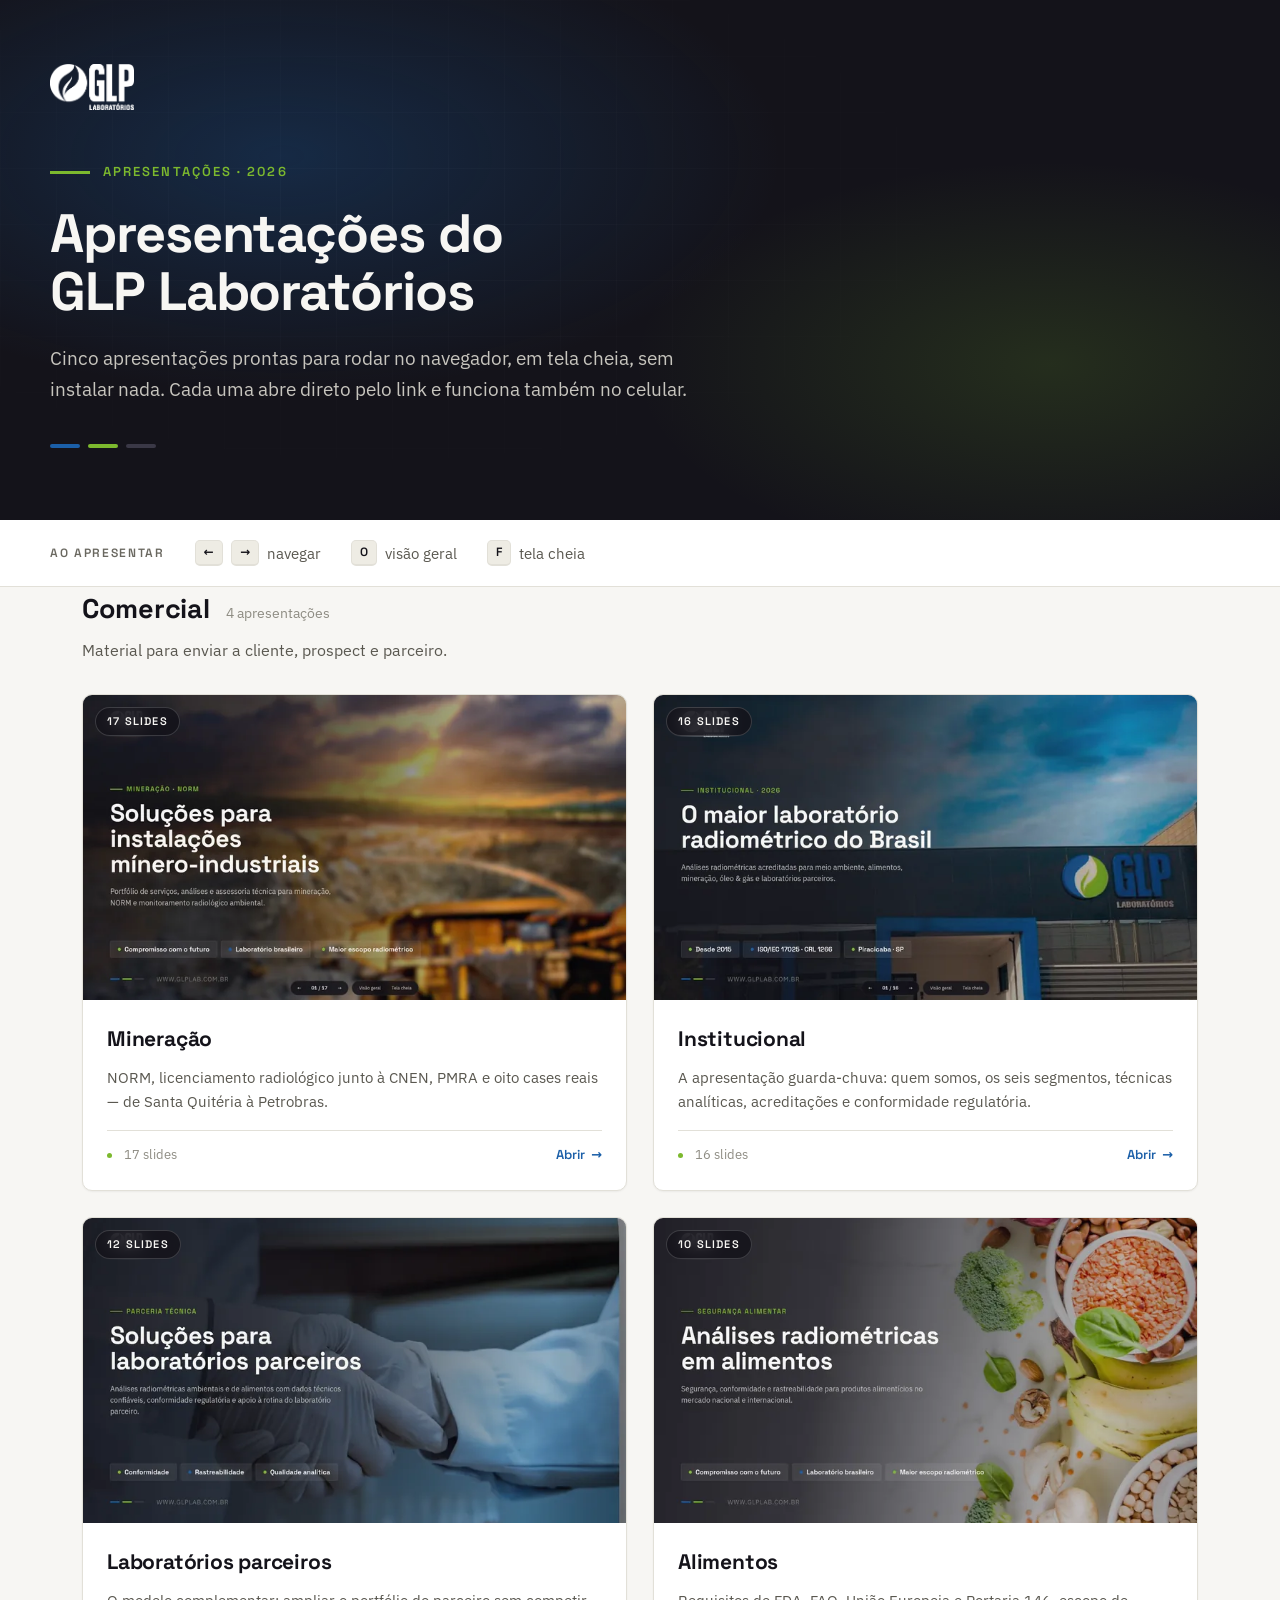
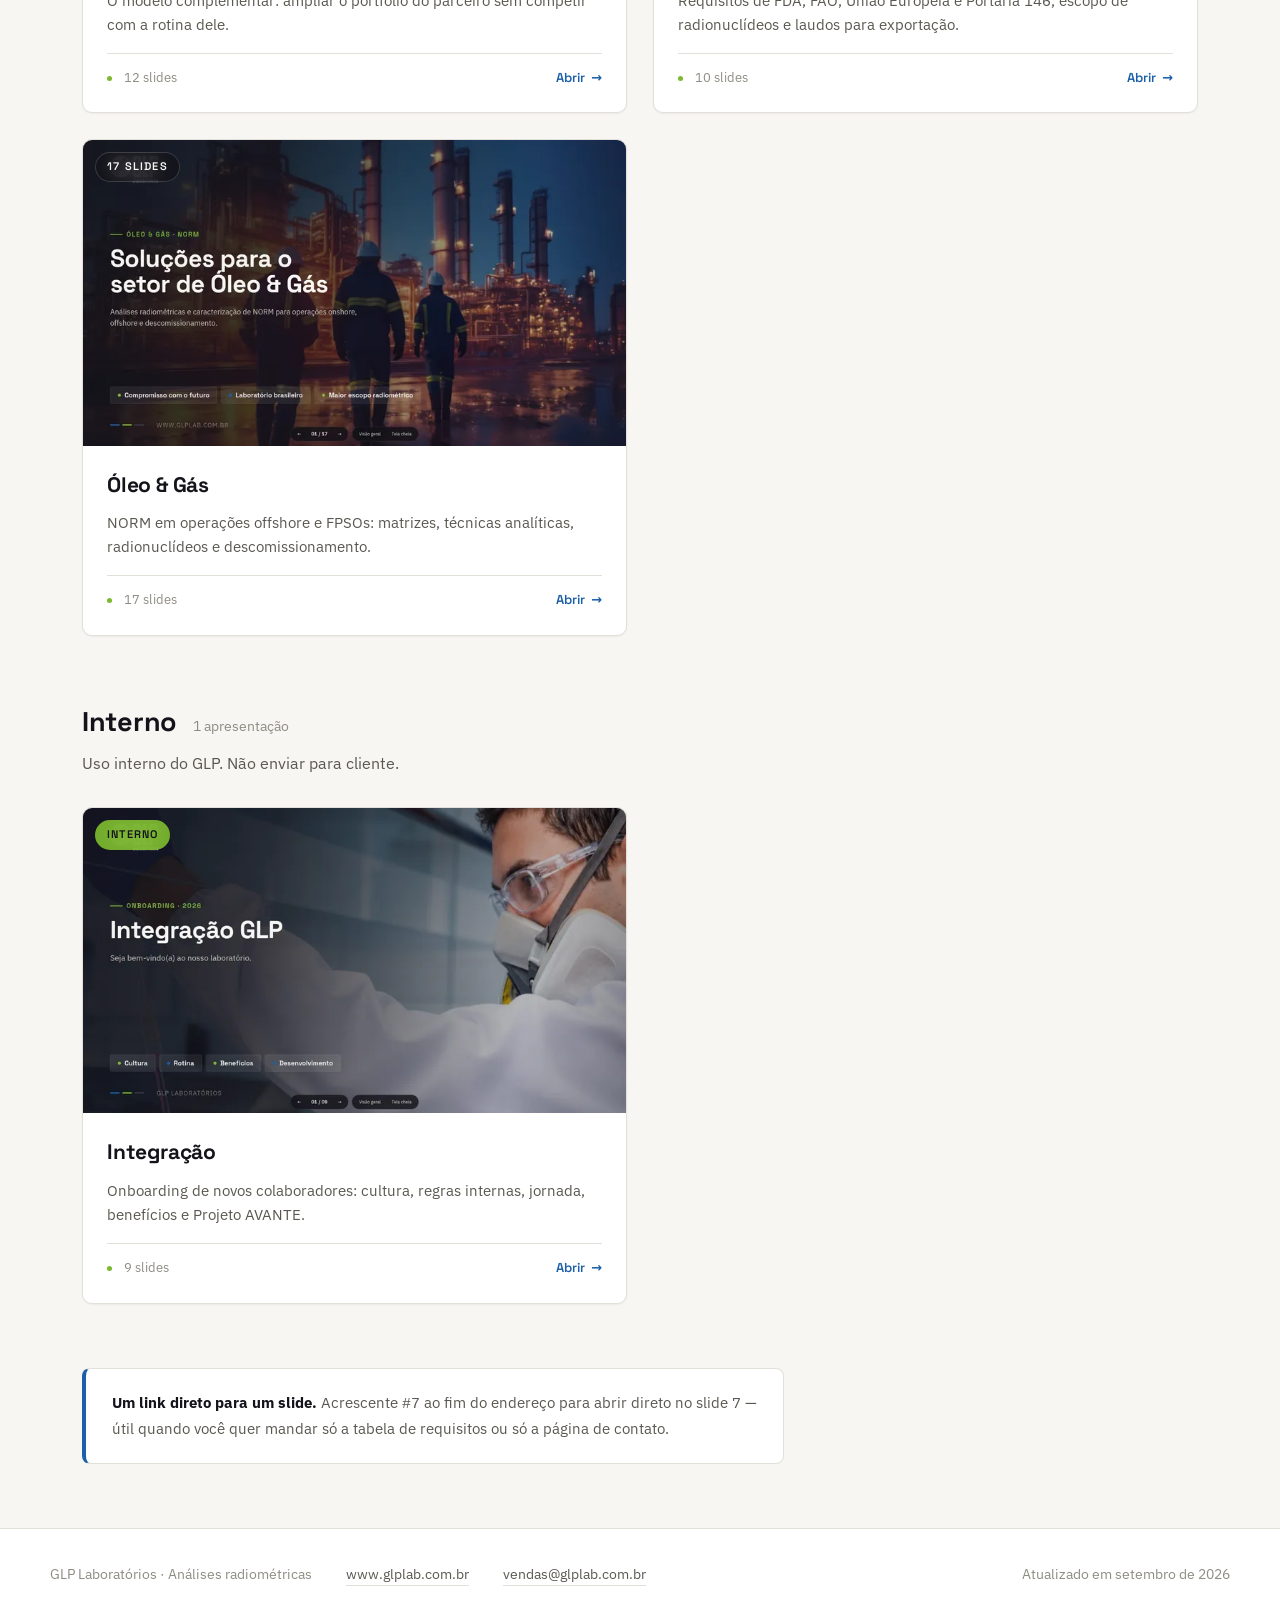
==== index.html @ 7dcb0aee "Add files via upload" ====
<!doctype html>
<html lang="pt-BR">
<head>
<meta charset="utf-8">
<meta name="viewport" content="width=device-width,initial-scale=1">
<meta name="robots" content="noindex,nofollow">
<link rel="icon" href="[data-uri]">
<title>Apresentações — GLP Laboratórios</title>
<meta name="description" content="Apresentações institucionais e comerciais do GLP Laboratórios.">
<style>
@font-face{font-family:'IBM Plex Sans';font-style:normal;font-weight:100 700;font-display:swap;src:url([data-uri]) format('woff2');unicode-range:U+0100-02BA,U+02BD-02C5,U+02C7-02CC,U+02CE-02D7,U+02DD-02FF,U+0304,U+0308,U+0329,U+1D00-1DBF,U+1E00-1E9F,U+1EF2-1EFF,U+2020,U+20A0-20AB,U+20AD-20C0,U+2113,U+2C60-2C7F,U+A720-A7FF}
@font-face{font-family:'IBM Plex Sans';font-style:normal;font-weight:100 700;font-display:swap;src:url([data-uri]) format('woff2');unicode-range:U+0000-00FF,U+0131,U+0152-0153,U+02BB-02BC,U+02C6,U+02DA,U+02DC,U+0304,U+0308,U+0329,U+2000-206F,U+20AC,U+2122,U+2191,U+2193,U+2212,U+2215,U+FEFF,U+FFFD}
@font-face{font-family:'Space Grotesk';font-style:normal;font-weight:300 700;font-display:swap;src:url([data-uri]) format('woff2');unicode-range:U+0100-02BA,U+02BD-02C5,U+02C7-02CC,U+02CE-02D7,U+02DD-02FF,U+0304,U+0308,U+0329,U+1D00-1DBF,U+1E00-1E9F,U+1EF2-1EFF,U+2020,U+20A0-20AB,U+20AD-20C0,U+2113,U+2C60-2C7F,U+A720-A7FF}
@font-face{font-family:'Space Grotesk';font-style:normal;font-weight:300 700;font-display:swap;src:url([data-uri]) format('woff2');unicode-range:U+0000-00FF,U+0131,U+0152-0153,U+02BB-02BC,U+02C6,U+02DA,U+02DC,U+0304,U+0308,U+0329,U+2000-206F,U+20AC,U+2122,U+2191,U+2193,U+2212,U+2215,U+FEFF,U+FFFD}
*{box-sizing:border-box}
:root{
  --ink:#14131a; --bone:#F7F6F3; --paper:#fff;
  --blue:#1B5FA8; --green:#7CB92E;
  --slate:#3d3b36; --mute:#5a5850; --mute-2:#6a6860; --faint:#8e8c83;
  --line:#e2e0d8;
  --dsp:'Space Grotesk',system-ui,sans-serif;
  --body:'IBM Plex Sans',system-ui,sans-serif;
}
html,body{margin:0;padding:0}
body{background:var(--bone);color:var(--ink);font-family:var(--body);
     -webkit-font-smoothing:antialiased;line-height:1.6}
a{color:inherit}
.wrap{max-width:1180px;margin:0 auto;padding:0 32px}

/* ---- topo ---- */
header{background:var(--ink);color:var(--bone);position:relative;overflow:hidden}
header .mesh{position:absolute;inset:0;pointer-events:none;opacity:.5;
  background-image:linear-gradient(rgba(255,255,255,.05) 1px,transparent 1px),
                   linear-gradient(90deg,rgba(255,255,255,.05) 1px,transparent 1px);
  background-size:56px 56px;
  -webkit-mask-image:radial-gradient(ellipse 70% 80% at 30% 40%,#000,transparent 75%);
  mask-image:radial-gradient(ellipse 70% 80% at 30% 40%,#000,transparent 75%)}
header .glow{position:absolute;inset:0;pointer-events:none;
  background:radial-gradient(ellipse 60% 70% at 22% 30%,rgba(27,95,168,.30),transparent 65%),
             radial-gradient(ellipse 50% 60% at 82% 70%,rgba(124,185,46,.16),transparent 65%)}
header .inner{position:relative;padding:64px 0 72px}
.brand{display:flex;align-items:center;gap:16px;margin-bottom:52px}
.brand img{height:46px;width:auto;display:block}
.eyebrow{display:flex;align-items:center;gap:13px;margin-bottom:22px}
.eyebrow span{width:40px;height:3px;background:var(--green);display:block}
.eyebrow b{font-family:var(--dsp);font-weight:600;font-size:13px;letter-spacing:.16em;
  text-transform:uppercase;color:var(--green)}
h1{font-family:var(--dsp);font-weight:700;font-size:clamp(34px,5.2vw,54px);line-height:1.08;
  letter-spacing:-.02em;margin:0;text-wrap:balance;max-width:16ch}
header p{margin:22px 0 0;font-size:19px;color:#C7C5BE;max-width:62ch}
.dash{display:flex;gap:8px;margin-top:40px}
.dash i{width:30px;height:4px;border-radius:2px;background:var(--blue);display:block}
.dash i:nth-child(2){background:var(--green)} .dash i:nth-child(3){background:#3a3846}

/* ---- ajuda ---- */
.keys{background:var(--paper);border-bottom:1px solid var(--line)}
.keys .inner{display:flex;flex-wrap:wrap;gap:10px 30px;padding:20px 0;align-items:center}
.keys .lbl{font-family:var(--dsp);font-weight:600;font-size:12px;letter-spacing:.14em;
  text-transform:uppercase;color:var(--mute-2)}
.keys span{font-size:14.5px;color:var(--mute);display:inline-flex;align-items:center;gap:8px}
kbd{font-family:var(--dsp);font-weight:600;font-size:12px;background:#eeece4;color:var(--ink);
  border:1px solid var(--line);border-bottom-width:2px;border-radius:5px;padding:3px 8px;line-height:1.4}

/* ---- seções ---- */
main{padding:60px 0 0}
.sect{margin-bottom:64px}
.sect-head{display:flex;align-items:baseline;gap:16px;margin-bottom:8px}
.sect-head h2{font-family:var(--dsp);font-weight:700;font-size:27px;letter-spacing:-.01em;margin:0}
.sect-head .count{font-size:14px;color:var(--faint);font-variant-numeric:tabular-nums}
.sect > p.sub{margin:0 0 30px;color:var(--mute);font-size:16px;max-width:70ch}

/* ---- cards ---- */
.grid{display:grid;grid-template-columns:1fr;gap:26px}
@media(min-width:820px){.grid{grid-template-columns:repeat(2,1fr)}}
.card{display:flex;flex-direction:column;background:var(--paper);border-radius:10px;overflow:hidden;
  text-decoration:none;color:inherit;border:1px solid var(--line);
  box-shadow:0 1px 2px rgba(20,19,26,.05);
  transition:transform .28s cubic-bezier(.16,.84,.34,1),box-shadow .28s ease,border-color .28s ease}
.card:hover{transform:translateY(-4px);border-color:#cdcbc1;
  box-shadow:0 14px 34px -16px rgba(20,19,26,.4)}
.card:focus-visible{outline:3px solid var(--green);outline-offset:3px}
.thumb{position:relative;aspect-ratio:16/9;background:var(--ink);overflow:hidden}
.thumb img{width:100%;height:100%;object-fit:cover;display:block;
  transition:transform .5s cubic-bezier(.16,.84,.34,1)}
.card:hover .thumb img{transform:scale(1.035)}
.badge{position:absolute;left:12px;top:12px;background:rgba(20,19,26,.82);color:#F7F6F3;
  border:1px solid rgba(255,255,255,.16);backdrop-filter:blur(8px);
  font-family:var(--dsp);font-weight:600;font-size:11px;letter-spacing:.11em;text-transform:uppercase;
  padding:5px 11px;border-radius:999px}
.badge.int{background:rgba(124,185,46,.92);color:#14131a;border-color:transparent}
.body{padding:22px 24px 24px;display:flex;flex-direction:column;gap:10px;flex:1}
.body h3{font-family:var(--dsp);font-weight:700;font-size:21px;margin:0;letter-spacing:-.01em}
.body p{margin:0;font-size:15px;color:var(--mute);flex:1}
.meta{display:flex;align-items:center;gap:12px;margin-top:6px;padding-top:14px;
  border-top:1px solid var(--line);font-size:13px;color:var(--faint);
  font-variant-numeric:tabular-nums}
.meta .dot{width:5px;height:5px;border-radius:50%;background:var(--green)}
.meta .go{margin-left:auto;font-family:var(--dsp);font-weight:600;color:var(--blue);
  display:inline-flex;align-items:center;gap:6px}
.card:hover .meta .go .arw{transform:translateX(3px)}
.meta .go .arw{transition:transform .25s ease;display:inline-block}

/* ---- nota ---- */
.note{background:var(--paper);border:1px solid var(--line);border-left:4px solid var(--blue);
  border-radius:8px;padding:22px 26px;font-size:15px;color:var(--mute);max-width:78ch}
.note b{color:var(--ink)}

footer{margin-top:20px;border-top:1px solid var(--line);background:var(--paper)}
footer .inner{padding:34px 0;display:flex;flex-wrap:wrap;gap:16px 34px;align-items:center;
  font-size:14px;color:var(--faint)}
footer a{color:var(--mute);text-decoration:none;border-bottom:1px solid var(--line)}
footer a:hover{color:var(--blue);border-color:var(--blue)}
footer .sep{margin-left:auto}

@media (max-width:640px){
  .wrap{padding:0 20px}
  header .inner{padding:44px 0 50px}
  .brand{margin-bottom:36px}
  .grid{gap:20px}
  main{padding:44px 0 0}
  .sect{margin-bottom:48px}
}
@media (prefers-reduced-motion:reduce){
  .card,.thumb img,.meta .go .arw{transition:none!important}
  .card:hover{transform:none}
  .card:hover .thumb img{transform:none}
}
</style>
</head>
<body>

<header>
  <div class="mesh"></div><div class="glow"></div>
  <div class="wrap inner">
    <div class="brand"><img src="[data-uri]" alt="GLP Laboratórios"></div>
    <div class="eyebrow"><span></span><b>Apresentações · 2026</b></div>
    <h1>Apresentações do GLP Laboratórios</h1>
    <p>Cinco apresentações prontas para rodar no navegador, em tela cheia, sem instalar nada.
       Cada uma abre direto pelo link e funciona também no celular.</p>
    <div class="dash"><i></i><i></i><i></i></div>
  </div>
</header>

<div class="keys">
  <div class="wrap inner">
    <div class="lbl">Ao apresentar</div>
    <span><kbd>←</kbd><kbd>→</kbd> navegar</span>
    <span><kbd>O</kbd> visão geral</span>
    <span><kbd>F</kbd> tela cheia</span>
  </div>
</div>

<main class="wrap">

  <section class="sect">
    <div class="sect-head"><h2>Comercial</h2><span class="count">4 apresentações</span></div>
    <p class="sub">Material para enviar a cliente, prospect e parceiro.</p>
    <div class="grid">
      <a class="card" href="mineracao.html">
        <div class="thumb"><span class="badge">17 slides</span><img src="[data-uri]" alt="Capa da apresentação Mineração" loading="lazy"></div>
        <div class="body">
          <h3>Mineração</h3>
          <p>NORM, licenciamento radiológico junto à CNEN, PMRA e oito cases reais — de Santa Quitéria à Petrobras.</p>
          <div class="meta"><span class="dot"></span><span>17 slides</span>
            <span class="go">Abrir <span class="arw">→</span></span></div>
        </div>
      </a>
      <a class="card" href="institucional.html">
        <div class="thumb"><span class="badge">16 slides</span><img src="[data-uri]" alt="Capa da apresentação Institucional" loading="lazy"></div>
        <div class="body">
          <h3>Institucional</h3>
          <p>A apresentação guarda-chuva: quem somos, os seis segmentos, técnicas analíticas, acreditações e conformidade regulatória.</p>
          <div class="meta"><span class="dot"></span><span>16 slides</span>
            <span class="go">Abrir <span class="arw">→</span></span></div>
        </div>
      </a>
      <a class="card" href="laboratorios-parceiros.html">
        <div class="thumb"><span class="badge">12 slides</span><img src="[data-uri]" alt="Capa da apresentação Laboratórios parceiros" loading="lazy"></div>
        <div class="body">
          <h3>Laboratórios parceiros</h3>
          <p>O modelo complementar: ampliar o portfólio do parceiro sem competir com a rotina dele.</p>
          <div class="meta"><span class="dot"></span><span>12 slides</span>
            <span class="go">Abrir <span class="arw">→</span></span></div>
        </div>
      </a>
      <a class="card" href="alimentos.html">
        <div class="thumb"><span class="badge">10 slides</span><img src="[data-uri]" alt="Capa da apresentação Alimentos" loading="lazy"></div>
        <div class="body">
          <h3>Alimentos</h3>
          <p>Requisitos de FDA, FAO, União Europeia e Portaria 146, escopo de radionuclídeos e laudos para exportação.</p>
          <div class="meta"><span class="dot"></span><span>10 slides</span>
            <span class="go">Abrir <span class="arw">→</span></span></div>
        </div>
      </a>
      <a class="card" href="oleo-gas.html">
        <div class="thumb"><span class="badge">17 slides</span><img src="[data-uri]" alt="Capa da apresentação Óleo & Gás" loading="lazy"></div>
        <div class="body">
          <h3>Óleo & Gás</h3>
          <p>NORM em operações offshore e FPSOs: matrizes, técnicas analíticas, radionuclídeos e descomissionamento.</p>
          <div class="meta"><span class="dot"></span><span>17 slides</span>
            <span class="go">Abrir <span class="arw">→</span></span></div>
        </div>
      </a>
    </div>
  </section>

  <section class="sect">
    <div class="sect-head"><h2>Interno</h2><span class="count">1 apresentação</span></div>
    <p class="sub">Uso interno do GLP. Não enviar para cliente.</p>
    <div class="grid">
      <a class="card" href="integracao.html">
        <div class="thumb"><span class="badge int">Interno</span><img src="[data-uri]" alt="Capa da apresentação Integração" loading="lazy"></div>
        <div class="body">
          <h3>Integração</h3>
          <p>Onboarding de novos colaboradores: cultura, regras internas, jornada, benefícios e Projeto AVANTE.</p>
          <div class="meta"><span class="dot"></span><span>9 slides</span>
            <span class="go">Abrir <span class="arw">→</span></span></div>
        </div>
      </a>
    </div>
  </section>

  <section class="sect">
    <div class="note">
      <b>Um link direto para um slide.</b> Acrescente <code>#7</code> ao fim do endereço para
      abrir direto no slide 7 — útil quando você quer mandar só a tabela de requisitos ou só
      a página de contato.
    </div>
  </section>

</main>

<footer>
  <div class="wrap inner">
    <span>GLP Laboratórios · Análises radiométricas</span>
    <a href="https://www.glplab.com.br">www.glplab.com.br</a>
    <a href="mailto:vendas@glplab.com.br">vendas@glplab.com.br</a>
    <span class="sep">Atualizado em setembro de 2026</span>
  </div>
</footer>

</body>
</html>
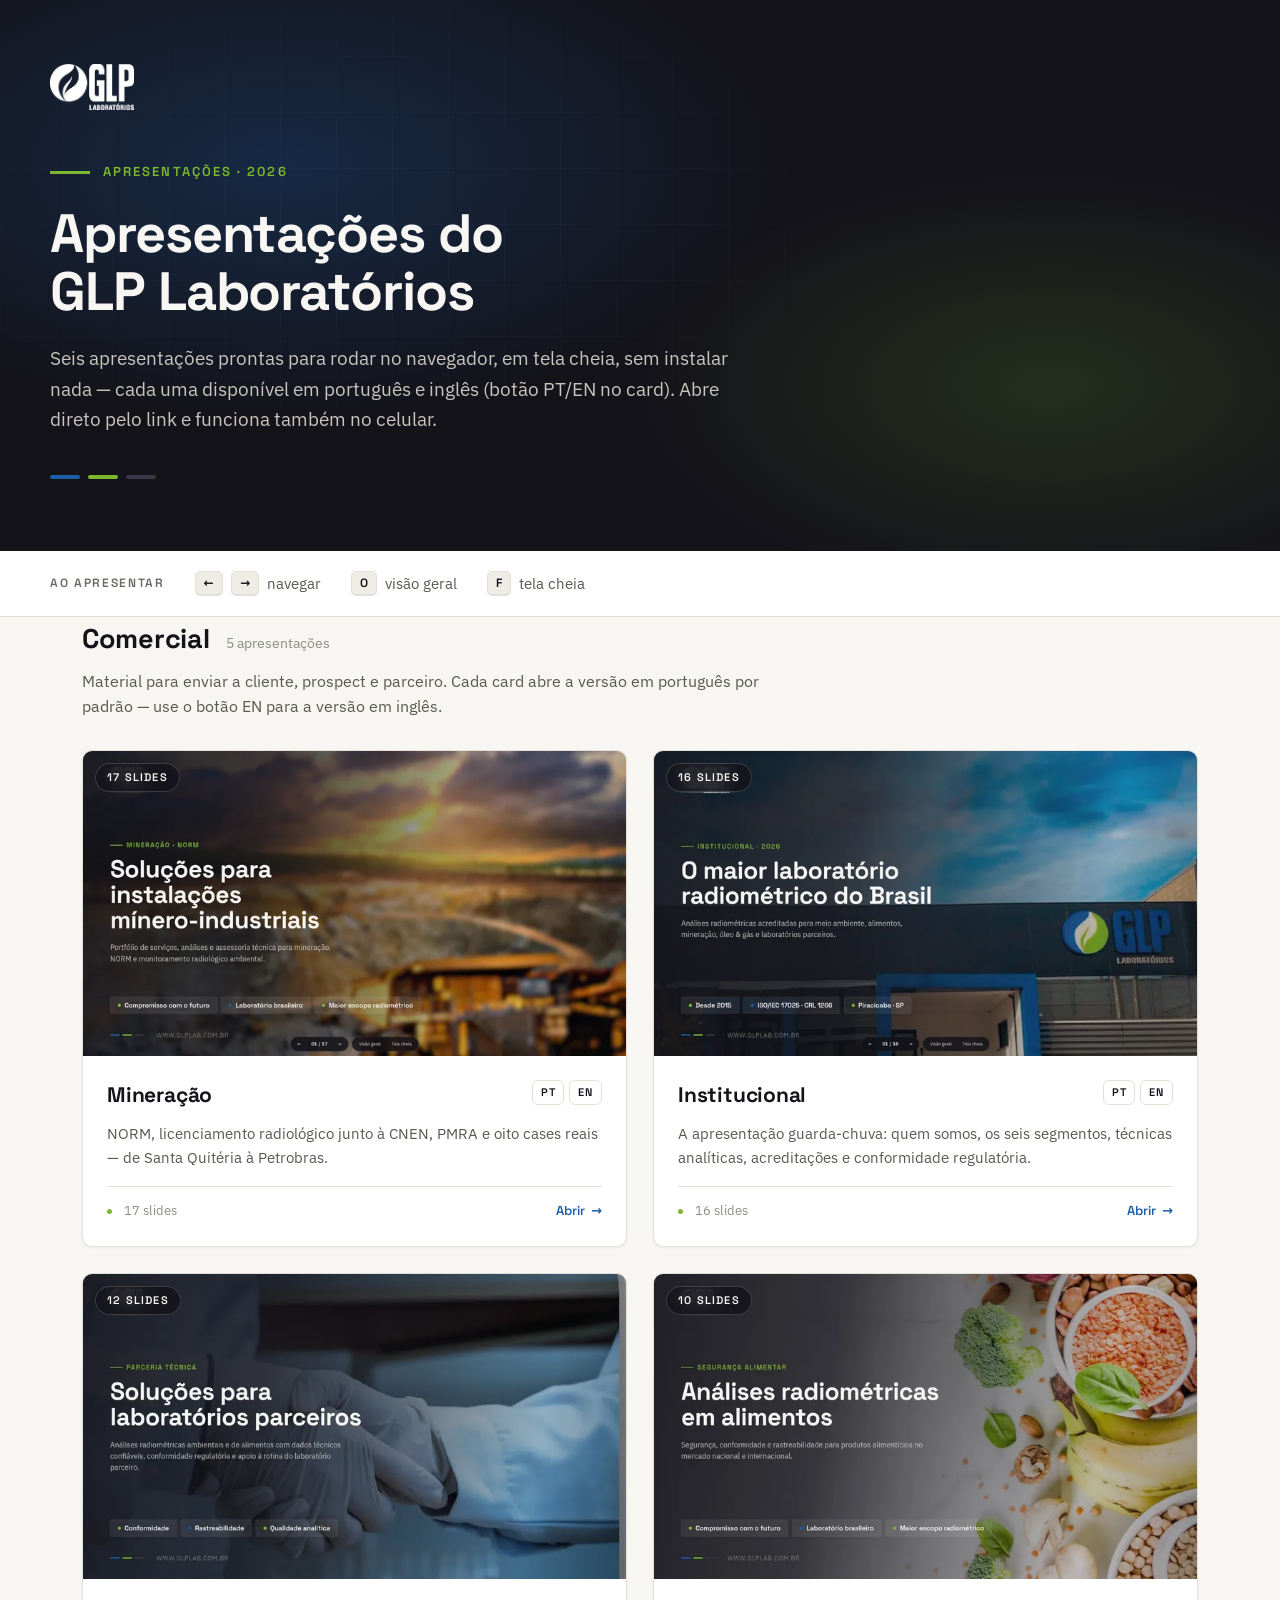
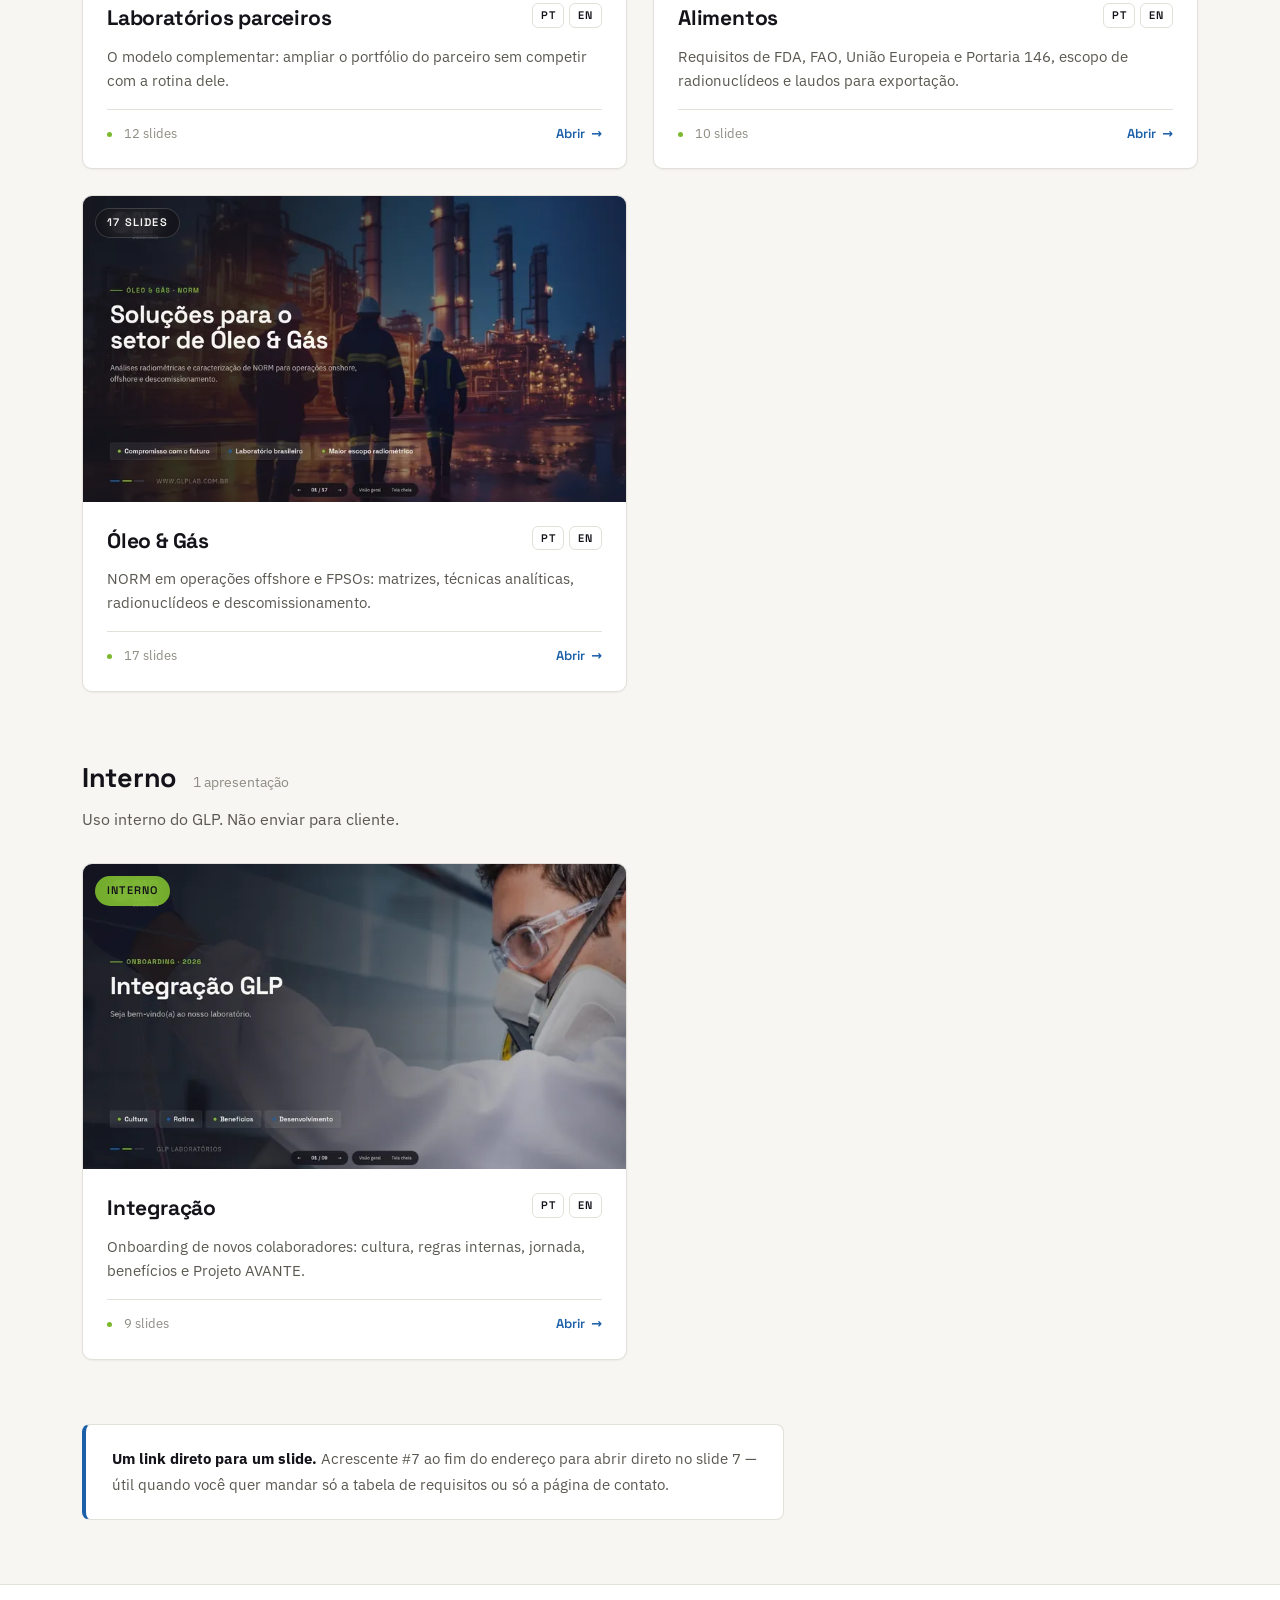
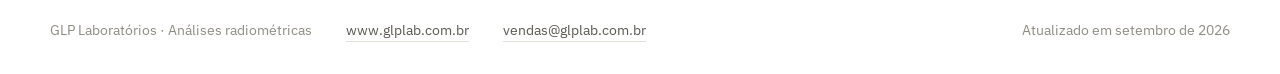
==== commit cd87efa3: "Add files via upload" ====
--- a/index.html
+++ b/index.html
@@ -73,12 +73,14 @@
 .grid{display:grid;grid-template-columns:1fr;gap:26px}
 @media(min-width:820px){.grid{grid-template-columns:repeat(2,1fr)}}
 .card{display:flex;flex-direction:column;background:var(--paper);border-radius:10px;overflow:hidden;
-  text-decoration:none;color:inherit;border:1px solid var(--line);
+  color:inherit;border:1px solid var(--line);
   box-shadow:0 1px 2px rgba(20,19,26,.05);
   transition:transform .28s cubic-bezier(.16,.84,.34,1),box-shadow .28s ease,border-color .28s ease}
 .card:hover{transform:translateY(-4px);border-color:#cdcbc1;
   box-shadow:0 14px 34px -16px rgba(20,19,26,.4)}
-.card:focus-visible{outline:3px solid var(--green);outline-offset:3px}
+.card a{text-decoration:none;color:inherit}
+.card a:focus-visible{outline:3px solid var(--green);outline-offset:2px;border-radius:4px}
+.thumblink{display:block}
 .thumb{position:relative;aspect-ratio:16/9;background:var(--ink);overflow:hidden}
 .thumb img{width:100%;height:100%;object-fit:cover;display:block;
   transition:transform .5s cubic-bezier(.16,.84,.34,1)}
@@ -89,7 +91,12 @@
   padding:5px 11px;border-radius:999px}
 .badge.int{background:rgba(124,185,46,.92);color:#14131a;border-color:transparent}
 .body{padding:22px 24px 24px;display:flex;flex-direction:column;gap:10px;flex:1}
-.body h3{font-family:var(--dsp);font-weight:700;font-size:21px;margin:0;letter-spacing:-.01em}
+.titlerow{display:flex;align-items:flex-start;justify-content:space-between;gap:12px}
+.titlerow h3{font-family:var(--dsp);font-weight:700;font-size:21px;margin:0;letter-spacing:-.01em}
+.lang{display:flex;gap:5px;flex-shrink:0;margin-top:2px}
+.lg{font-family:var(--dsp);font-weight:600;font-size:11px;letter-spacing:.07em;color:var(--mute);
+  border:1px solid var(--line);border-radius:6px;padding:3px 8px;line-height:1.5;transition:all .2s ease}
+.lg:hover{border-color:var(--blue);color:var(--blue);background:rgba(27,95,168,.07)}
 .body p{margin:0;font-size:15px;color:var(--mute);flex:1}
 .meta{display:flex;align-items:center;gap:12px;margin-top:6px;padding-top:14px;
   border-top:1px solid var(--line);font-size:13px;color:var(--faint);
@@ -135,8 +142,9 @@
     <div class="brand"><img src="[data-uri]" alt="GLP Laboratórios"></div>
     <div class="eyebrow"><span></span><b>Apresentações · 2026</b></div>
     <h1>Apresentações do GLP Laboratórios</h1>
-    <p>Cinco apresentações prontas para rodar no navegador, em tela cheia, sem instalar nada.
-       Cada uma abre direto pelo link e funciona também no celular.</p>
+    <p>Seis apresentações prontas para rodar no navegador, em tela cheia, sem instalar nada —
+       cada uma disponível em português e inglês (botão PT/EN no card). Abre direto pelo link
+       e funciona também no celular.</p>
     <div class="dash"><i></i><i></i><i></i></div>
   </div>
 </header>
@@ -153,54 +161,100 @@
 <main class="wrap">
 
   <section class="sect">
-    <div class="sect-head"><h2>Comercial</h2><span class="count">4 apresentações</span></div>
-    <p class="sub">Material para enviar a cliente, prospect e parceiro.</p>
+    <div class="sect-head"><h2>Comercial</h2><span class="count">5 apresentações</span></div>
+    <p class="sub">Material para enviar a cliente, prospect e parceiro. Cada card abre a versão em
+       português por padrão — use o botão EN para a versão em inglês.</p>
     <div class="grid">
-      <a class="card" href="mineracao.html">
-        <div class="thumb"><span class="badge">17 slides</span><img src="[data-uri]" alt="Capa da apresentação Mineração" loading="lazy"></div>
-        <div class="body">
-          <h3>Mineração</h3>
+      <div class="card">
+        <a class="thumblink" href="mineracao.html" aria-label="Abrir Mineração">
+          <div class="thumb"><span class="badge">17 slides</span><img src="[data-uri]" alt="Capa da apresentação Mineração" loading="lazy"></div>
+        </a>
+        <div class="body">
+          <div class="titlerow">
+            <h3><a href="mineracao.html">Mineração</a></h3>
+            <div class="lang">
+              <a class="lg" href="mineracao.html" title="Abrir em português">PT</a>
+              <a class="lg" href="mineracao-en.html" title="Open in English">EN</a>
+            </div>
+          </div>
           <p>NORM, licenciamento radiológico junto à CNEN, PMRA e oito cases reais — de Santa Quitéria à Petrobras.</p>
           <div class="meta"><span class="dot"></span><span>17 slides</span>
-            <span class="go">Abrir <span class="arw">→</span></span></div>
-        </div>
-      </a>
-      <a class="card" href="institucional.html">
-        <div class="thumb"><span class="badge">16 slides</span><img src="[data-uri]" alt="Capa da apresentação Institucional" loading="lazy"></div>
-        <div class="body">
-          <h3>Institucional</h3>
+            <a class="go" href="mineracao.html">Abrir <span class="arw">→</span></a>
+          </div>
+        </div>
+      </div>
+      <div class="card">
+        <a class="thumblink" href="institucional.html" aria-label="Abrir Institucional">
+          <div class="thumb"><span class="badge">16 slides</span><img src="[data-uri]" alt="Capa da apresentação Institucional" loading="lazy"></div>
+        </a>
+        <div class="body">
+          <div class="titlerow">
+            <h3><a href="institucional.html">Institucional</a></h3>
+            <div class="lang">
+              <a class="lg" href="institucional.html" title="Abrir em português">PT</a>
+              <a class="lg" href="institucional-en.html" title="Open in English">EN</a>
+            </div>
+          </div>
           <p>A apresentação guarda-chuva: quem somos, os seis segmentos, técnicas analíticas, acreditações e conformidade regulatória.</p>
           <div class="meta"><span class="dot"></span><span>16 slides</span>
-            <span class="go">Abrir <span class="arw">→</span></span></div>
-        </div>
-      </a>
-      <a class="card" href="laboratorios-parceiros.html">
-        <div class="thumb"><span class="badge">12 slides</span><img src="[data-uri]" alt="Capa da apresentação Laboratórios parceiros" loading="lazy"></div>
-        <div class="body">
-          <h3>Laboratórios parceiros</h3>
+            <a class="go" href="institucional.html">Abrir <span class="arw">→</span></a>
+          </div>
+        </div>
+      </div>
+      <div class="card">
+        <a class="thumblink" href="laboratorios-parceiros.html" aria-label="Abrir Laboratórios parceiros">
+          <div class="thumb"><span class="badge">12 slides</span><img src="[data-uri]" alt="Capa da apresentação Laboratórios parceiros" loading="lazy"></div>
+        </a>
+        <div class="body">
+          <div class="titlerow">
+            <h3><a href="laboratorios-parceiros.html">Laboratórios parceiros</a></h3>
+            <div class="lang">
+              <a class="lg" href="laboratorios-parceiros.html" title="Abrir em português">PT</a>
+              <a class="lg" href="laboratorios-parceiros-en.html" title="Open in English">EN</a>
+            </div>
+          </div>
           <p>O modelo complementar: ampliar o portfólio do parceiro sem competir com a rotina dele.</p>
           <div class="meta"><span class="dot"></span><span>12 slides</span>
-            <span class="go">Abrir <span class="arw">→</span></span></div>
-        </div>
-      </a>
-      <a class="card" href="alimentos.html">
-        <div class="thumb"><span class="badge">10 slides</span><img src="[data-uri]" alt="Capa da apresentação Alimentos" loading="lazy"></div>
-        <div class="body">
-          <h3>Alimentos</h3>
+            <a class="go" href="laboratorios-parceiros.html">Abrir <span class="arw">→</span></a>
+          </div>
+        </div>
+      </div>
+      <div class="card">
+        <a class="thumblink" href="alimentos.html" aria-label="Abrir Alimentos">
+          <div class="thumb"><span class="badge">10 slides</span><img src="[data-uri]" alt="Capa da apresentação Alimentos" loading="lazy"></div>
+        </a>
+        <div class="body">
+          <div class="titlerow">
+            <h3><a href="alimentos.html">Alimentos</a></h3>
+            <div class="lang">
+              <a class="lg" href="alimentos.html" title="Abrir em português">PT</a>
+              <a class="lg" href="alimentos-en.html" title="Open in English">EN</a>
+            </div>
+          </div>
           <p>Requisitos de FDA, FAO, União Europeia e Portaria 146, escopo de radionuclídeos e laudos para exportação.</p>
           <div class="meta"><span class="dot"></span><span>10 slides</span>
-            <span class="go">Abrir <span class="arw">→</span></span></div>
-        </div>
-      </a>
-      <a class="card" href="oleo-gas.html">
-        <div class="thumb"><span class="badge">17 slides</span><img src="[data-uri]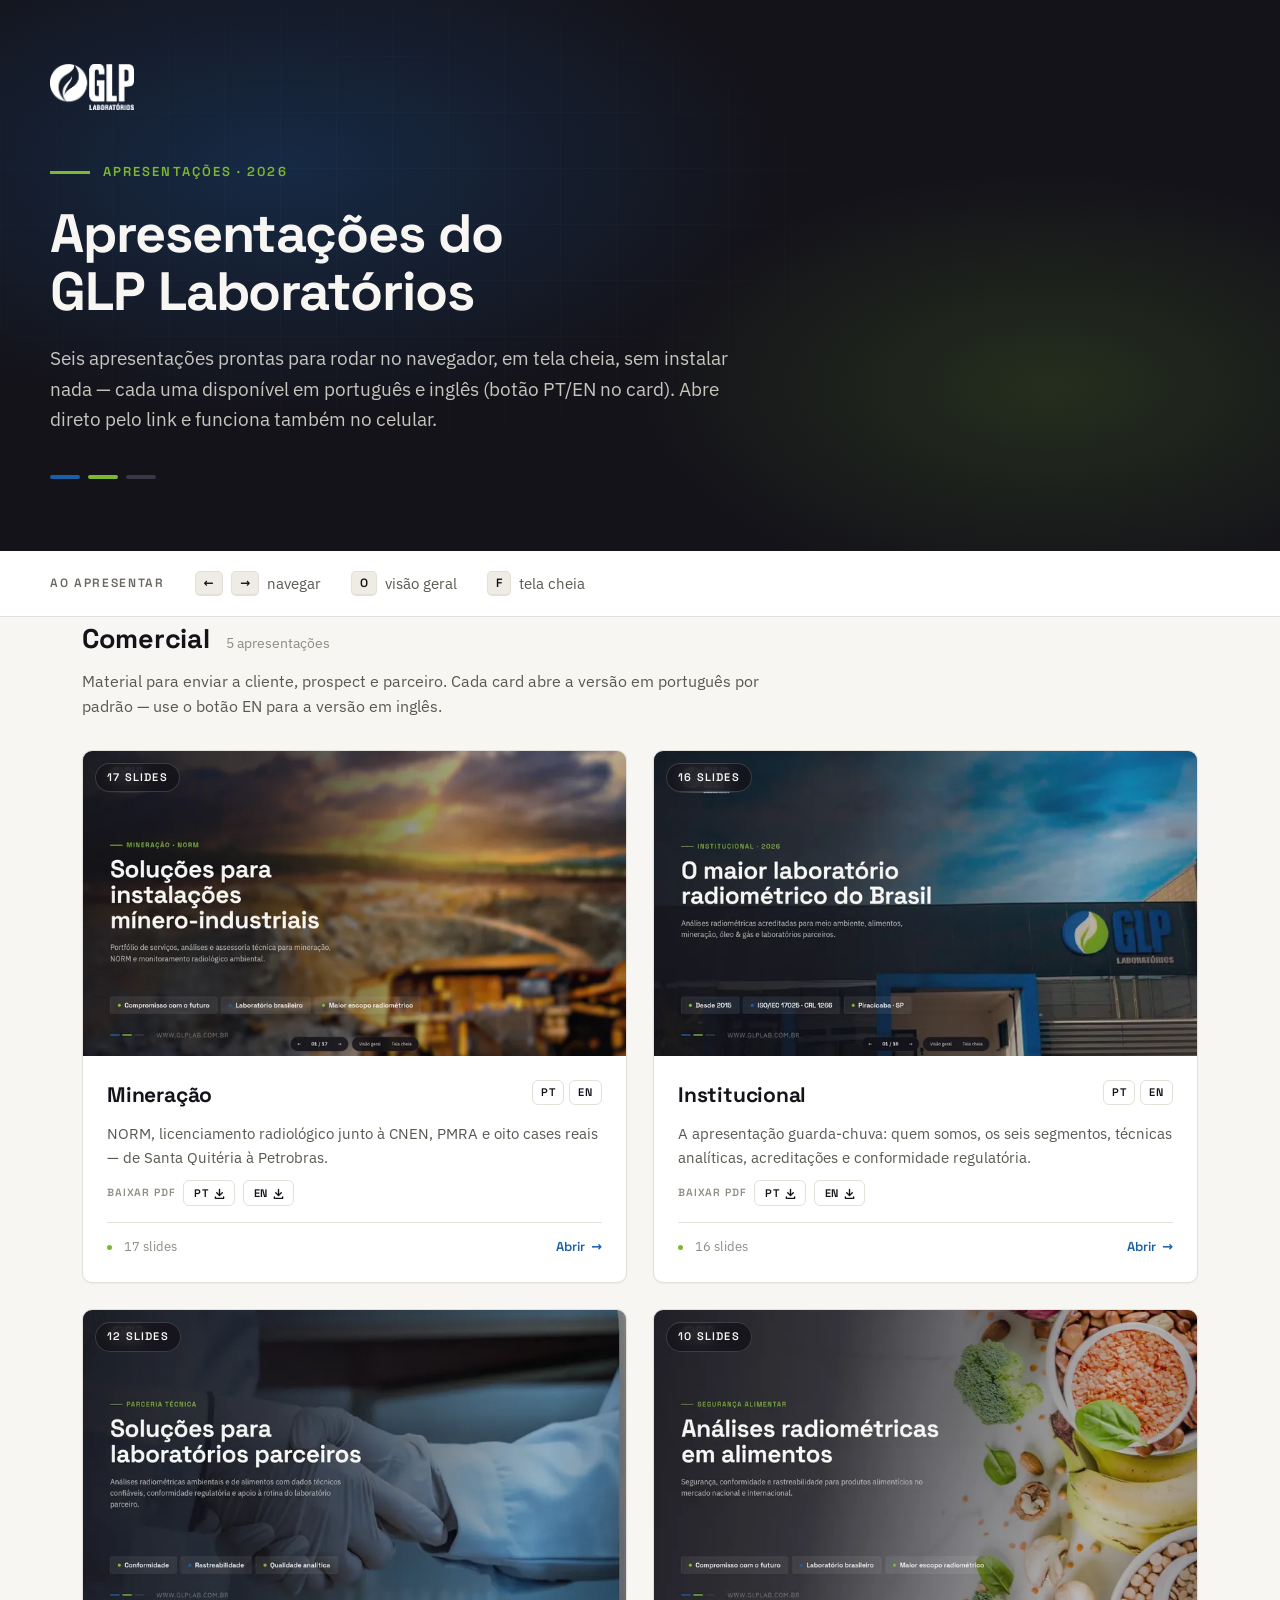
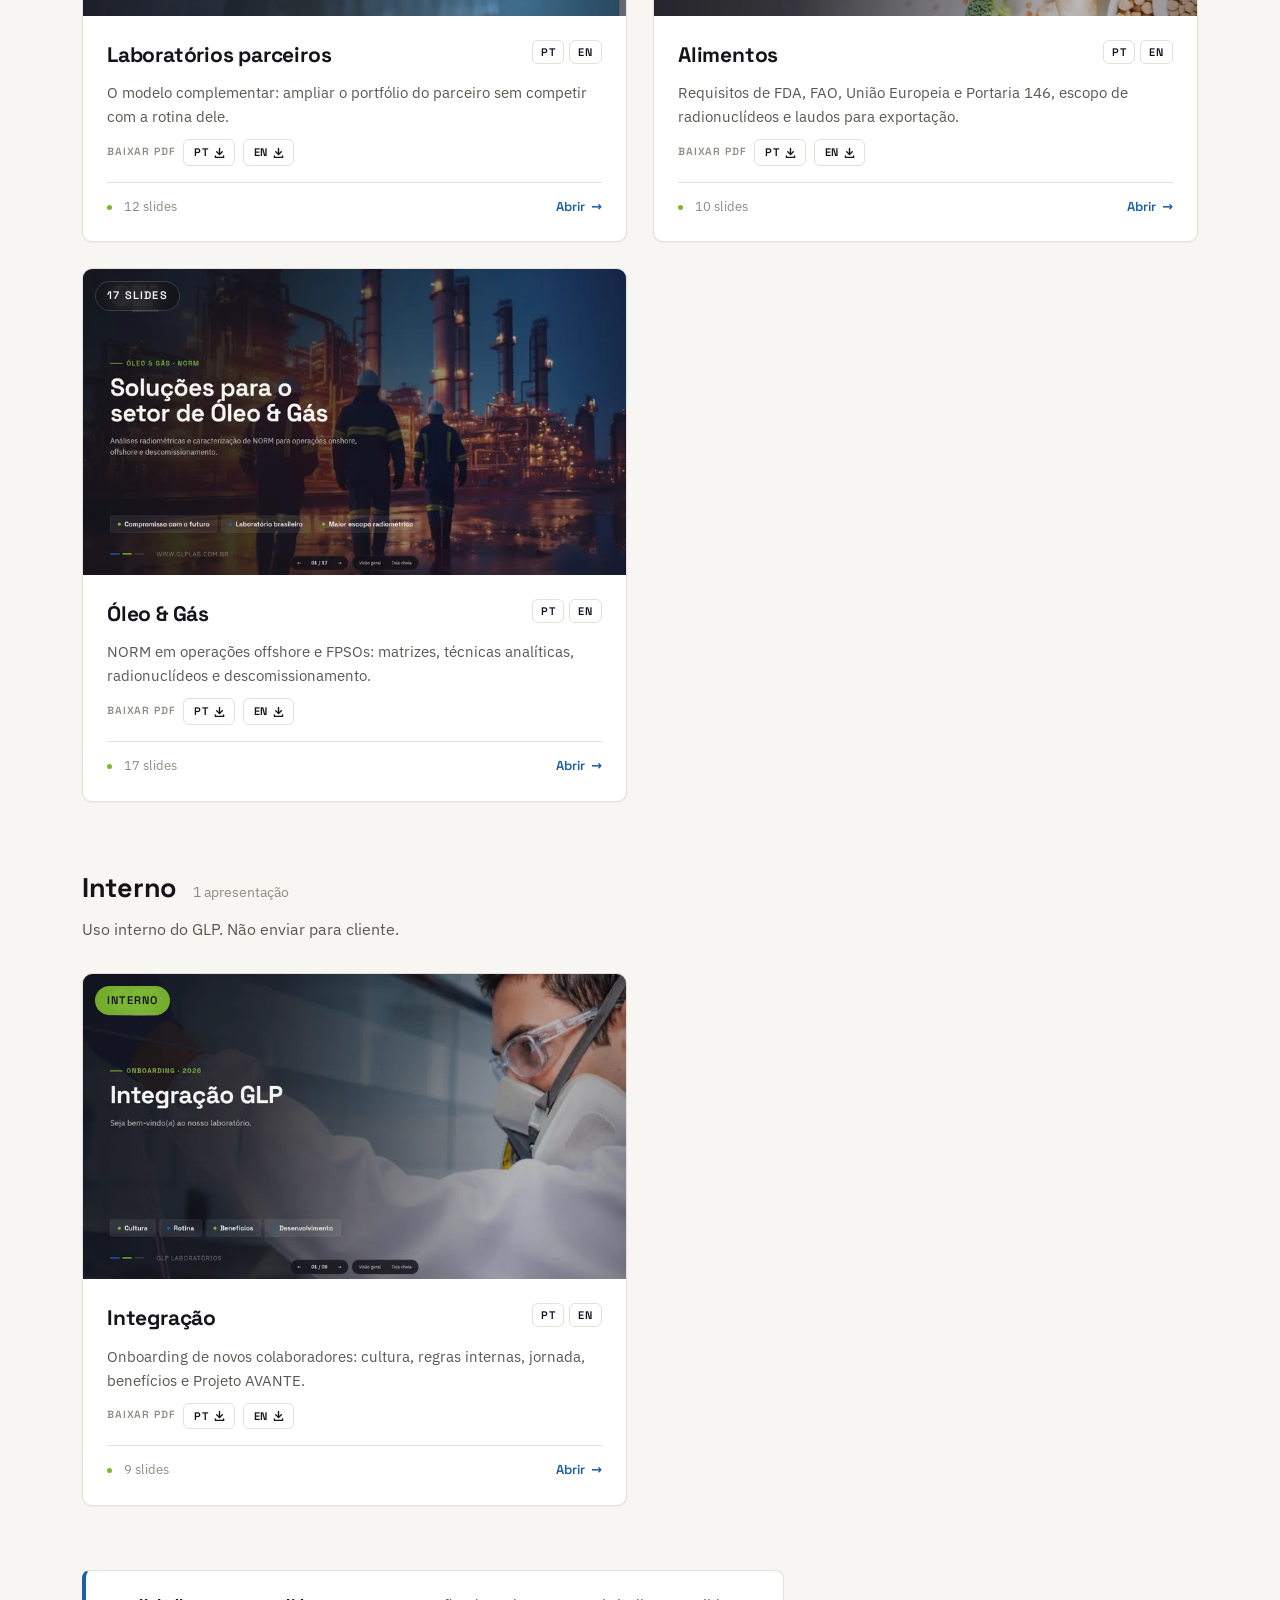
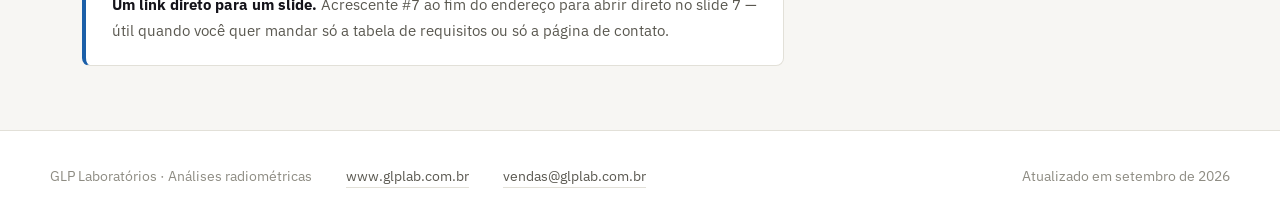
==== commit f3d51b64: "Add files via upload" ====
--- a/index.html
+++ b/index.html
@@ -98,6 +98,14 @@
   border:1px solid var(--line);border-radius:6px;padding:3px 8px;line-height:1.5;transition:all .2s ease}
 .lg:hover{border-color:var(--blue);color:var(--blue);background:rgba(27,95,168,.07)}
 .body p{margin:0;font-size:15px;color:var(--mute);flex:1}
+.dl{display:flex;align-items:center;gap:8px;flex-wrap:wrap}
+.dl-lbl{font-family:var(--dsp);font-weight:600;font-size:10.5px;letter-spacing:.08em;
+  text-transform:uppercase;color:var(--faint)}
+.pdfbtn{display:inline-flex;align-items:center;gap:5px;font-family:var(--dsp);font-weight:600;
+  font-size:11px;letter-spacing:.05em;color:var(--mute);border:1px solid var(--line);
+  border-radius:6px;padding:4px 9px 4px 10px;line-height:1.5;transition:all .2s ease}
+.pdfbtn svg{flex-shrink:0}
+.pdfbtn:hover{border-color:var(--green);color:#4c7a17;background:rgba(124,185,46,.09)}
 .meta{display:flex;align-items:center;gap:12px;margin-top:6px;padding-top:14px;
   border-top:1px solid var(--line);font-size:13px;color:var(--faint);
   font-variant-numeric:tabular-nums}
@@ -178,6 +186,11 @@
             </div>
           </div>
           <p>NORM, licenciamento radiológico junto à CNEN, PMRA e oito cases reais — de Santa Quitéria à Petrobras.</p>
+          <div class="dl">
+            <span class="dl-lbl">Baixar PDF</span>
+            <a class="pdfbtn" href="mineracao.pdf" download title="Baixar PDF em português">PT<svg viewBox="0 0 16 16" width="11" height="11" aria-hidden="true"><path fill="currentColor" d="M8 1a1 1 0 0 1 1 1v6.59l2.3-2.3a1 1 0 1 1 1.4 1.42l-4 4a1 1 0 0 1-1.4 0l-4-4a1 1 0 1 1 1.4-1.42L7 8.59V2a1 1 0 0 1 1-1Z"/><path fill="currentColor" d="M2 12a1 1 0 0 1 1 1v1h10v-1a1 1 0 1 1 2 0v2a1 1 0 0 1-1 1H2a1 1 0 0 1-1-1v-2a1 1 0 0 1 1-1Z"/></svg></a>
+            <a class="pdfbtn" href="mineracao-en.pdf" download title="Download PDF in English">EN<svg viewBox="0 0 16 16" width="11" height="11" aria-hidden="true"><path fill="currentColor" d="M8 1a1 1 0 0 1 1 1v6.59l2.3-2.3a1 1 0 1 1 1.4 1.42l-4 4a1 1 0 0 1-1.4 0l-4-4a1 1 0 1 1 1.4-1.42L7 8.59V2a1 1 0 0 1 1-1Z"/><path fill="currentColor" d="M2 12a1 1 0 0 1 1 1v1h10v-1a1 1 0 1 1 2 0v2a1 1 0 0 1-1 1H2a1 1 0 0 1-1-1v-2a1 1 0 0 1 1-1Z"/></svg></a>
+          </div>
           <div class="meta"><span class="dot"></span><span>17 slides</span>
             <a class="go" href="mineracao.html">Abrir <span class="arw">→</span></a>
           </div>
@@ -196,6 +209,11 @@
             </div>
           </div>
           <p>A apresentação guarda-chuva: quem somos, os seis segmentos, técnicas analíticas, acreditações e conformidade regulatória.</p>
+          <div class="dl">
+            <span class="dl-lbl">Baixar PDF</span>
+            <a class="pdfbtn" href="institucional.pdf" download title="Baixar PDF em português">PT<svg viewBox="0 0 16 16" width="11" height="11" aria-hidden="true"><path fill="currentColor" d="M8 1a1 1 0 0 1 1 1v6.59l2.3-2.3a1 1 0 1 1 1.4 1.42l-4 4a1 1 0 0 1-1.4 0l-4-4a1 1 0 1 1 1.4-1.42L7 8.59V2a1 1 0 0 1 1-1Z"/><path fill="currentColor" d="M2 12a1 1 0 0 1 1 1v1h10v-1a1 1 0 1 1 2 0v2a1 1 0 0 1-1 1H2a1 1 0 0 1-1-1v-2a1 1 0 0 1 1-1Z"/></svg></a>
+            <a class="pdfbtn" href="institucional-en.pdf" download title="Download PDF in English">EN<svg viewBox="0 0 16 16" width="11" height="11" aria-hidden="true"><path fill="currentColor" d="M8 1a1 1 0 0 1 1 1v6.59l2.3-2.3a1 1 0 1 1 1.4 1.42l-4 4a1 1 0 0 1-1.4 0l-4-4a1 1 0 1 1 1.4-1.42L7 8.59V2a1 1 0 0 1 1-1Z"/><path fill="currentColor" d="M2 12a1 1 0 0 1 1 1v1h10v-1a1 1 0 1 1 2 0v2a1 1 0 0 1-1 1H2a1 1 0 0 1-1-1v-2a1 1 0 0 1 1-1Z"/></svg></a>
+          </div>
           <div class="meta"><span class="dot"></span><span>16 slides</span>
             <a class="go" href="institucional.html">Abrir <span class="arw">→</span></a>
           </div>
@@ -214,6 +232,11 @@
             </div>
           </div>
           <p>O modelo complementar: ampliar o portfólio do parceiro sem competir com a rotina dele.</p>
+          <div class="dl">
+            <span class="dl-lbl">Baixar PDF</span>
+            <a class="pdfbtn" href="laboratorios-parceiros.pdf" download title="Baixar PDF em português">PT<svg viewBox="0 0 16 16" width="11" height="11" aria-hidden="true"><path fill="currentColor" d="M8 1a1 1 0 0 1 1 1v6.59l2.3-2.3a1 1 0 1 1 1.4 1.42l-4 4a1 1 0 0 1-1.4 0l-4-4a1 1 0 1 1 1.4-1.42L7 8.59V2a1 1 0 0 1 1-1Z"/><path fill="currentColor" d="M2 12a1 1 0 0 1 1 1v1h10v-1a1 1 0 1 1 2 0v2a1 1 0 0 1-1 1H2a1 1 0 0 1-1-1v-2a1 1 0 0 1 1-1Z"/></svg></a>
+            <a class="pdfbtn" href="laboratorios-parceiros-en.pdf" download title="Download PDF in English">EN<svg viewBox="0 0 16 16" width="11" height="11" aria-hidden="true"><path fill="currentColor" d="M8 1a1 1 0 0 1 1 1v6.59l2.3-2.3a1 1 0 1 1 1.4 1.42l-4 4a1 1 0 0 1-1.4 0l-4-4a1 1 0 1 1 1.4-1.42L7 8.59V2a1 1 0 0 1 1-1Z"/><path fill="currentColor" d="M2 12a1 1 0 0 1 1 1v1h10v-1a1 1 0 1 1 2 0v2a1 1 0 0 1-1 1H2a1 1 0 0 1-1-1v-2a1 1 0 0 1 1-1Z"/></svg></a>
+          </div>
           <div class="meta"><span class="dot"></span><span>12 slides</span>
             <a class="go" href="laboratorios-parceiros.html">Abrir <span class="arw">→</span></a>
           </div>
@@ -232,6 +255,11 @@
             </div>
           </div>
           <p>Requisitos de FDA, FAO, União Europeia e Portaria 146, escopo de radionuclídeos e laudos para exportação.</p>
+          <div class="dl">
+            <span class="dl-lbl">Baixar PDF</span>
+            <a class="pdfbtn" href="alimentos.pdf" download title="Baixar PDF em português">PT<svg viewBox="0 0 16 16" width="11" height="11" aria-hidden="true"><path fill="currentColor" d="M8 1a1 1 0 0 1 1 1v6.59l2.3-2.3a1 1 0 1 1 1.4 1.42l-4 4a1 1 0 0 1-1.4 0l-4-4a1 1 0 1 1 1.4-1.42L7 8.59V2a1 1 0 0 1 1-1Z"/><path fill="currentColor" d="M2 12a1 1 0 0 1 1 1v1h10v-1a1 1 0 1 1 2 0v2a1 1 0 0 1-1 1H2a1 1 0 0 1-1-1v-2a1 1 0 0 1 1-1Z"/></svg></a>
+            <a class="pdfbtn" href="alimentos-en.pdf" download title="Download PDF in English">EN<svg viewBox="0 0 16 16" width="11" height="11" aria-hidden="true"><path fill="currentColor" d="M8 1a1 1 0 0 1 1 1v6.59l2.3-2.3a1 1 0 1 1 1.4 1.42l-4 4a1 1 0 0 1-1.4 0l-4-4a1 1 0 1 1 1.4-1.42L7 8.59V2a1 1 0 0 1 1-1Z"/><path fill="currentColor" d="M2 12a1 1 0 0 1 1 1v1h10v-1a1 1 0 1 1 2 0v2a1 1 0 0 1-1 1H2a1 1 0 0 1-1-1v-2a1 1 0 0 1 1-1Z"/></svg></a>
+          </div>
           <div class="meta"><span class="dot"></span><span>10 slides</span>
             <a class="go" href="alimentos.html">Abrir <span class="arw">→</span></a>
           </div>
@@ -250,6 +278,11 @@
             </div>
           </div>
           <p>NORM em operações offshore e FPSOs: matrizes, técnicas analíticas, radionuclídeos e descomissionamento.</p>
+          <div class="dl">
+            <span class="dl-lbl">Baixar PDF</span>
+            <a class="pdfbtn" href="oleo-gas.pdf" download title="Baixar PDF em português">PT<svg viewBox="0 0 16 16" width="11" height="11" aria-hidden="true"><path fill="currentColor" d="M8 1a1 1 0 0 1 1 1v6.59l2.3-2.3a1 1 0 1 1 1.4 1.42l-4 4a1 1 0 0 1-1.4 0l-4-4a1 1 0 1 1 1.4-1.42L7 8.59V2a1 1 0 0 1 1-1Z"/><path fill="currentColor" d="M2 12a1 1 0 0 1 1 1v1h10v-1a1 1 0 1 1 2 0v2a1 1 0 0 1-1 1H2a1 1 0 0 1-1-1v-2a1 1 0 0 1 1-1Z"/></svg></a>
+            <a class="pdfbtn" href="oleo-gas-en.pdf" download title="Download PDF in English">EN<svg viewBox="0 0 16 16" width="11" height="11" aria-hidden="true"><path fill="currentColor" d="M8 1a1 1 0 0 1 1 1v6.59l2.3-2.3a1 1 0 1 1 1.4 1.42l-4 4a1 1 0 0 1-1.4 0l-4-4a1 1 0 1 1 1.4-1.42L7 8.59V2a1 1 0 0 1 1-1Z"/><path fill="currentColor" d="M2 12a1 1 0 0 1 1 1v1h10v-1a1 1 0 1 1 2 0v2a1 1 0 0 1-1 1H2a1 1 0 0 1-1-1v-2a1 1 0 0 1 1-1Z"/></svg></a>
+          </div>
           <div class="meta"><span class="dot"></span><span>17 slides</span>
             <a class="go" href="oleo-gas.html">Abrir <span class="arw">→</span></a>
           </div>
@@ -275,6 +308,11 @@
             </div>
           </div>
           <p>Onboarding de novos colaboradores: cultura, regras internas, jornada, benefícios e Projeto AVANTE.</p>
+          <div class="dl">
+            <span class="dl-lbl">Baixar PDF</span>
+            <a class="pdfbtn" href="integracao.pdf" download title="Baixar PDF em português">PT<svg viewBox="0 0 16 16" width="11" height="11" aria-hidden="true"><path fill="currentColor" d="M8 1a1 1 0 0 1 1 1v6.59l2.3-2.3a1 1 0 1 1 1.4 1.42l-4 4a1 1 0 0 1-1.4 0l-4-4a1 1 0 1 1 1.4-1.42L7 8.59V2a1 1 0 0 1 1-1Z"/><path fill="currentColor" d="M2 12a1 1 0 0 1 1 1v1h10v-1a1 1 0 1 1 2 0v2a1 1 0 0 1-1 1H2a1 1 0 0 1-1-1v-2a1 1 0 0 1 1-1Z"/></svg></a>
+            <a class="pdfbtn" href="integracao-en.pdf" download title="Download PDF in English">EN<svg viewBox="0 0 16 16" width="11" height="11" aria-hidden="true"><path fill="currentColor" d="M8 1a1 1 0 0 1 1 1v6.59l2.3-2.3a1 1 0 1 1 1.4 1.42l-4 4a1 1 0 0 1-1.4 0l-4-4a1 1 0 1 1 1.4-1.42L7 8.59V2a1 1 0 0 1 1-1Z"/><path fill="currentColor" d="M2 12a1 1 0 0 1 1 1v1h10v-1a1 1 0 1 1 2 0v2a1 1 0 0 1-1 1H2a1 1 0 0 1-1-1v-2a1 1 0 0 1 1-1Z"/></svg></a>
+          </div>
           <div class="meta"><span class="dot"></span><span>9 slides</span>
             <a class="go" href="integracao.html">Abrir <span class="arw">→</span></a>
           </div>
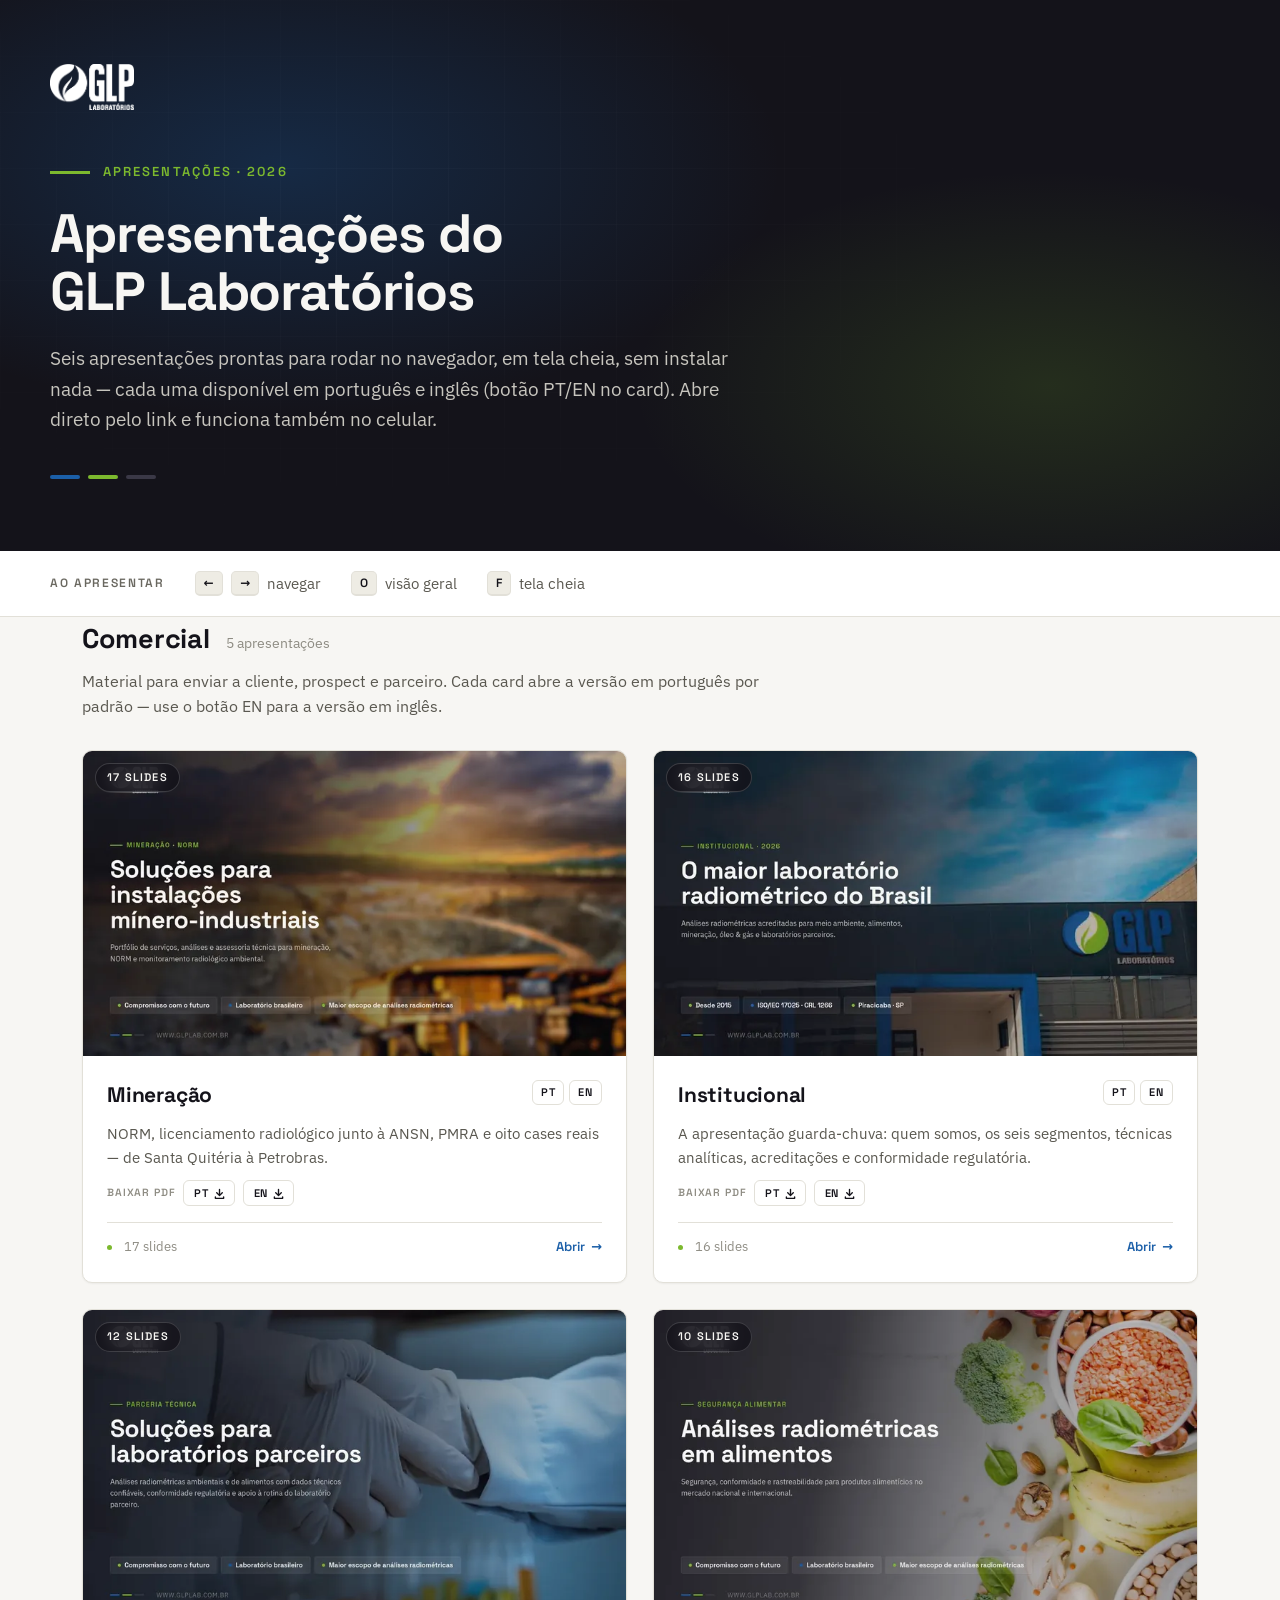
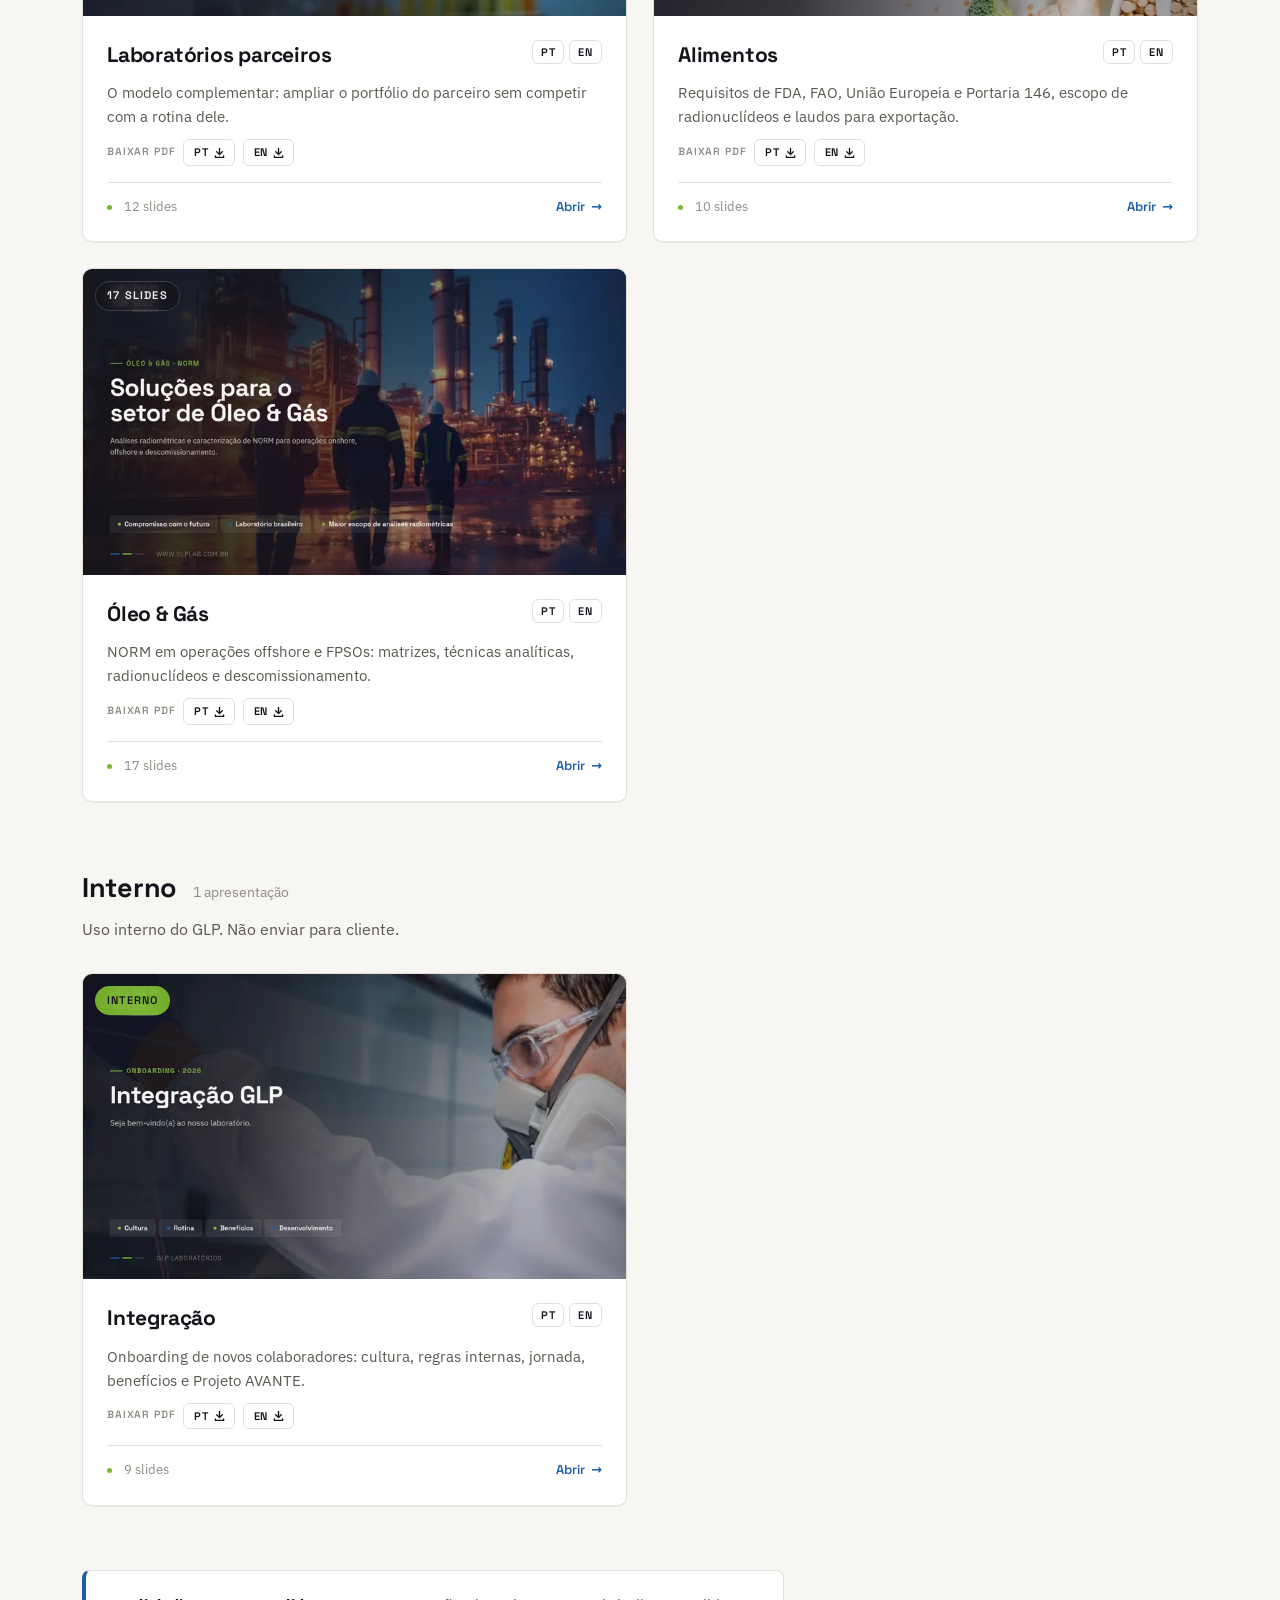
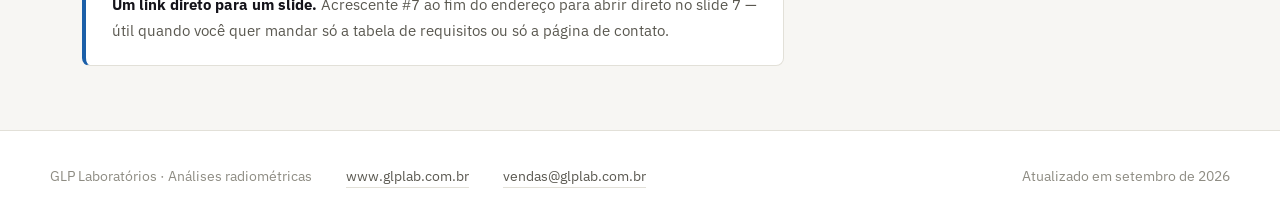
==== commit 431304f9: "30/09 Atualização 30/09: ANSN, capas, escopo e versão mais leve"" ====
--- a/index.html
+++ b/index.html
@@ -8,10 +8,7 @@
 <title>Apresentações — GLP Laboratórios</title>
 <meta name="description" content="Apresentações institucionais e comerciais do GLP Laboratórios.">
 <style>
-@font-face{font-family:'IBM Plex Sans';font-style:normal;font-weight:100 700;font-display:swap;src:url([data-uri]) format('woff2');unicode-range:U+0100-02BA,U+02BD-02C5,U+02C7-02CC,U+02CE-02D7,U+02DD-02FF,U+0304,U+0308,U+0329,U+1D00-1DBF,U+1E00-1E9F,U+1EF2-1EFF,U+2020,U+20A0-20AB,U+20AD-20C0,U+2113,U+2C60-2C7F,U+A720-A7FF}
-@font-face{font-family:'IBM Plex Sans';font-style:normal;font-weight:100 700;font-display:swap;src:url([data-uri]) format('woff2');unicode-range:U+0000-00FF,U+0131,U+0152-0153,U+02BB-02BC,U+02C6,U+02DA,U+02DC,U+0304,U+0308,U+0329,U+2000-206F,U+20AC,U+2122,U+2191,U+2193,U+2212,U+2215,U+FEFF,U+FFFD}
-@font-face{font-family:'Space Grotesk';font-style:normal;font-weight:300 700;font-display:swap;src:url([data-uri]) format('woff2');unicode-range:U+0100-02BA,U+02BD-02C5,U+02C7-02CC,U+02CE-02D7,U+02DD-02FF,U+0304,U+0308,U+0329,U+1D00-1DBF,U+1E00-1E9F,U+1EF2-1EFF,U+2020,U+20A0-20AB,U+20AD-20C0,U+2113,U+2C60-2C7F,U+A720-A7FF}
-@font-face{font-family:'Space Grotesk';font-style:normal;font-weight:300 700;font-display:swap;src:url([data-uri]) format('woff2');unicode-range:U+0000-00FF,U+0131,U+0152-0153,U+02BB-02BC,U+02C6,U+02DA,U+02DC,U+0304,U+0308,U+0329,U+2000-206F,U+20AC,U+2122,U+2191,U+2193,U+2212,U+2215,U+FEFF,U+FFFD}
+@import url(assets/fonts.css);
 *{box-sizing:border-box}
 :root{
   --ink:#14131a; --bone:#F7F6F3; --paper:#fff;
@@ -147,7 +144,7 @@
 <header>
   <div class="mesh"></div><div class="glow"></div>
   <div class="wrap inner">
-    <div class="brand"><img src="[data-uri]" alt="GLP Laboratórios"></div>
+    <div class="brand"><img src="assets/b8f279db4a04.webp" alt="GLP Laboratórios"></div>
     <div class="eyebrow"><span></span><b>Apresentações · 2026</b></div>
     <h1>Apresentações do GLP Laboratórios</h1>
     <p>Seis apresentações prontas para rodar no navegador, em tela cheia, sem instalar nada —
@@ -175,7 +172,7 @@
     <div class="grid">
       <div class="card">
         <a class="thumblink" href="mineracao.html" aria-label="Abrir Mineração">
-          <div class="thumb"><span class="badge">17 slides</span><img src="[data-uri]" alt="Capa da apresentação Mineração" loading="lazy"></div>
+          <div class="thumb"><span class="badge">17 slides</span><img src="assets/7c49bc23d055.webp" alt="Capa da apresentação Mineração" loading="lazy"></div>
         </a>
         <div class="body">
           <div class="titlerow">
@@ -185,7 +182,7 @@
               <a class="lg" href="mineracao-en.html" title="Open in English">EN</a>
             </div>
           </div>
-          <p>NORM, licenciamento radiológico junto à CNEN, PMRA e oito cases reais — de Santa Quitéria à Petrobras.</p>
+          <p>NORM, licenciamento radiológico junto à ANSN, PMRA e oito cases reais — de Santa Quitéria à Petrobras.</p>
           <div class="dl">
             <span class="dl-lbl">Baixar PDF</span>
             <a class="pdfbtn" href="mineracao.pdf" download title="Baixar PDF em português">PT<svg viewBox="0 0 16 16" width="11" height="11" aria-hidden="true"><path fill="currentColor" d="M8 1a1 1 0 0 1 1 1v6.59l2.3-2.3a1 1 0 1 1 1.4 1.42l-4 4a1 1 0 0 1-1.4 0l-4-4a1 1 0 1 1 1.4-1.42L7 8.59V2a1 1 0 0 1 1-1Z"/><path fill="currentColor" d="M2 12a1 1 0 0 1 1 1v1h10v-1a1 1 0 1 1 2 0v2a1 1 0 0 1-1 1H2a1 1 0 0 1-1-1v-2a1 1 0 0 1 1-1Z"/></svg></a>
@@ -198,7 +195,7 @@
       </div>
       <div class="card">
         <a class="thumblink" href="institucional.html" aria-label="Abrir Institucional">
-          <div class="thumb"><span class="badge">16 slides</span><img src="[data-uri]" alt="Capa da apresentação Institucional" loading="lazy"></div>
+          <div class="thumb"><span class="badge">16 slides</span><img src="assets/19cc2e41c251.webp" alt="Capa da apresentação Institucional" loading="lazy"></div>
         </a>
         <div class="body">
           <div class="titlerow">
@@ -221,7 +218,7 @@
       </div>
       <div class="card">
         <a class="thumblink" href="laboratorios-parceiros.html" aria-label="Abrir Laboratórios parceiros">
-          <div class="thumb"><span class="badge">12 slides</span><img src="[data-uri]" alt="Capa da apresentação Laboratórios parceiros" loading="lazy"></div>
+          <div class="thumb"><span class="badge">12 slides</span><img src="assets/d825d1bc898c.webp" alt="Capa da apresentação Laboratórios parceiros" loading="lazy"></div>
         </a>
         <div class="body">
           <div class="titlerow">
@@ -244,7 +241,7 @@
       </div>
       <div class="card">
         <a class="thumblink" href="alimentos.html" aria-label="Abrir Alimentos">
-          <div class="thumb"><span class="badge">10 slides</span><img src="[data-uri]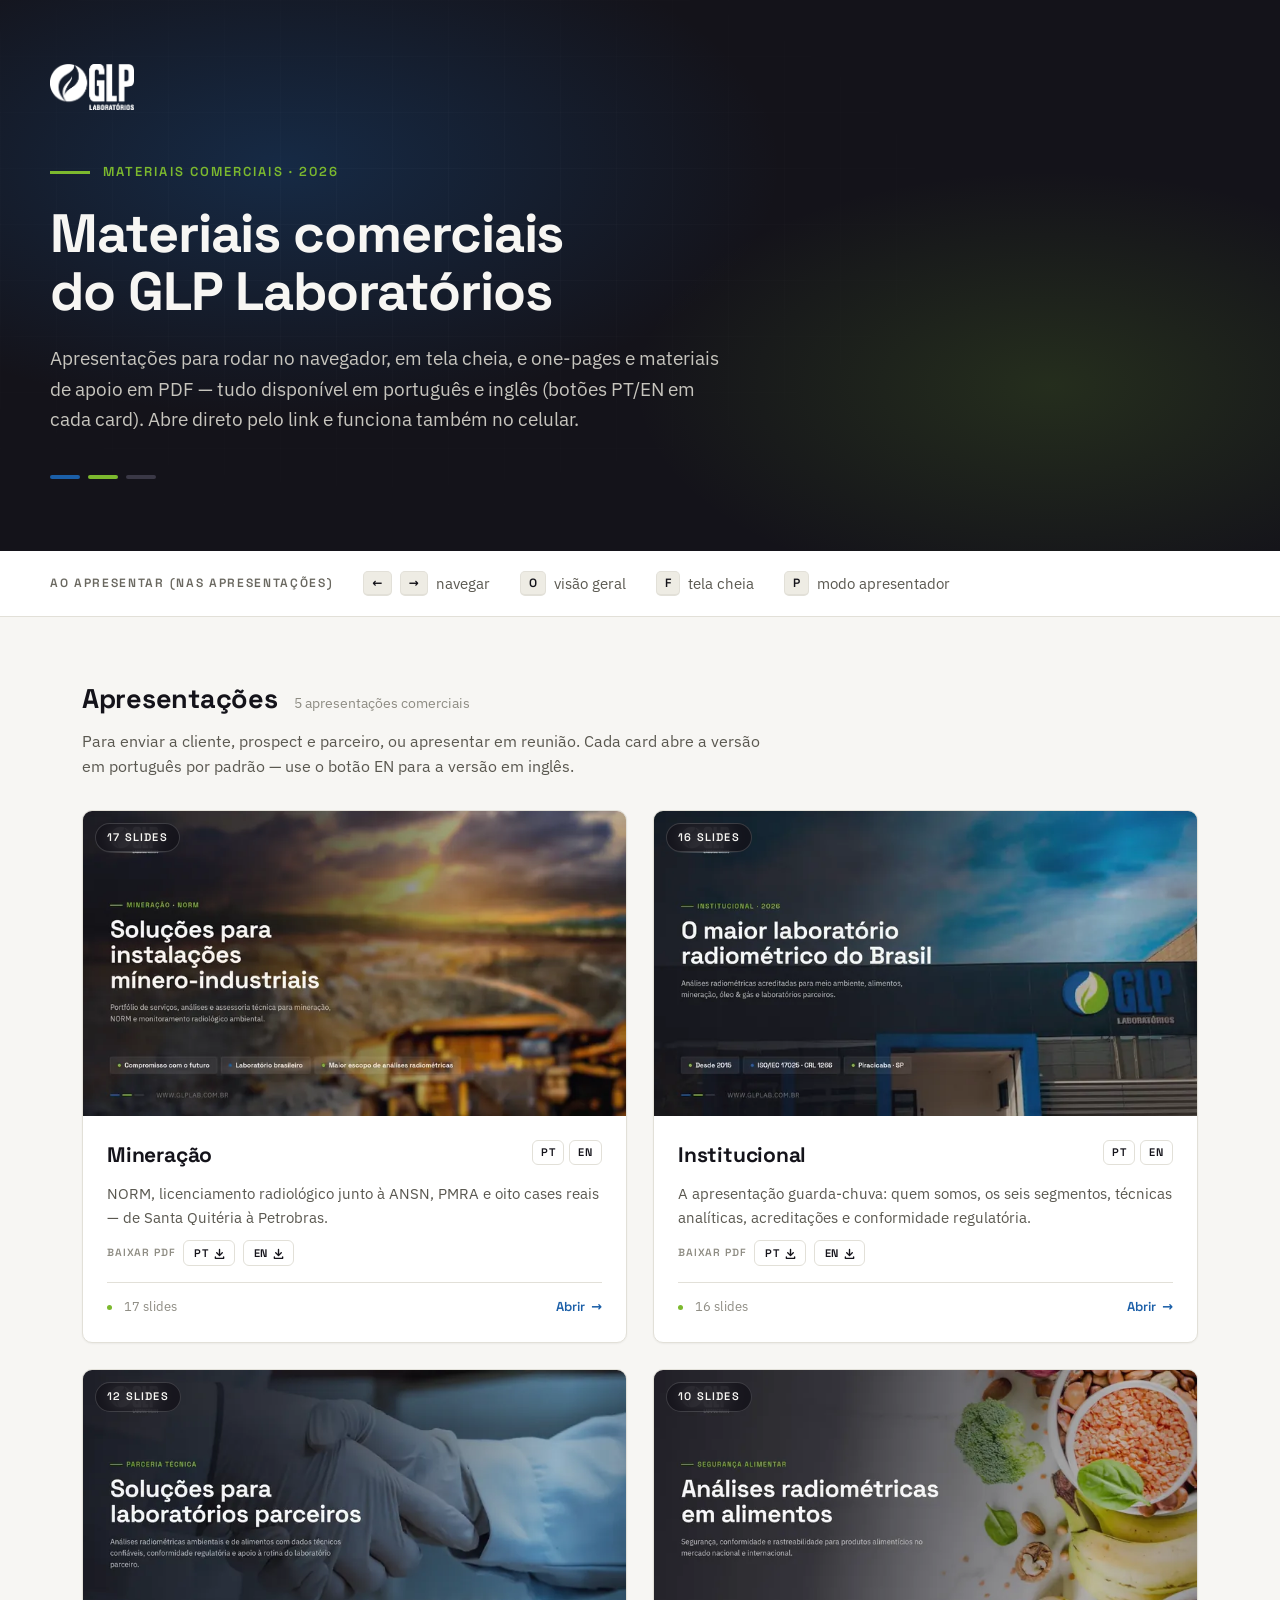
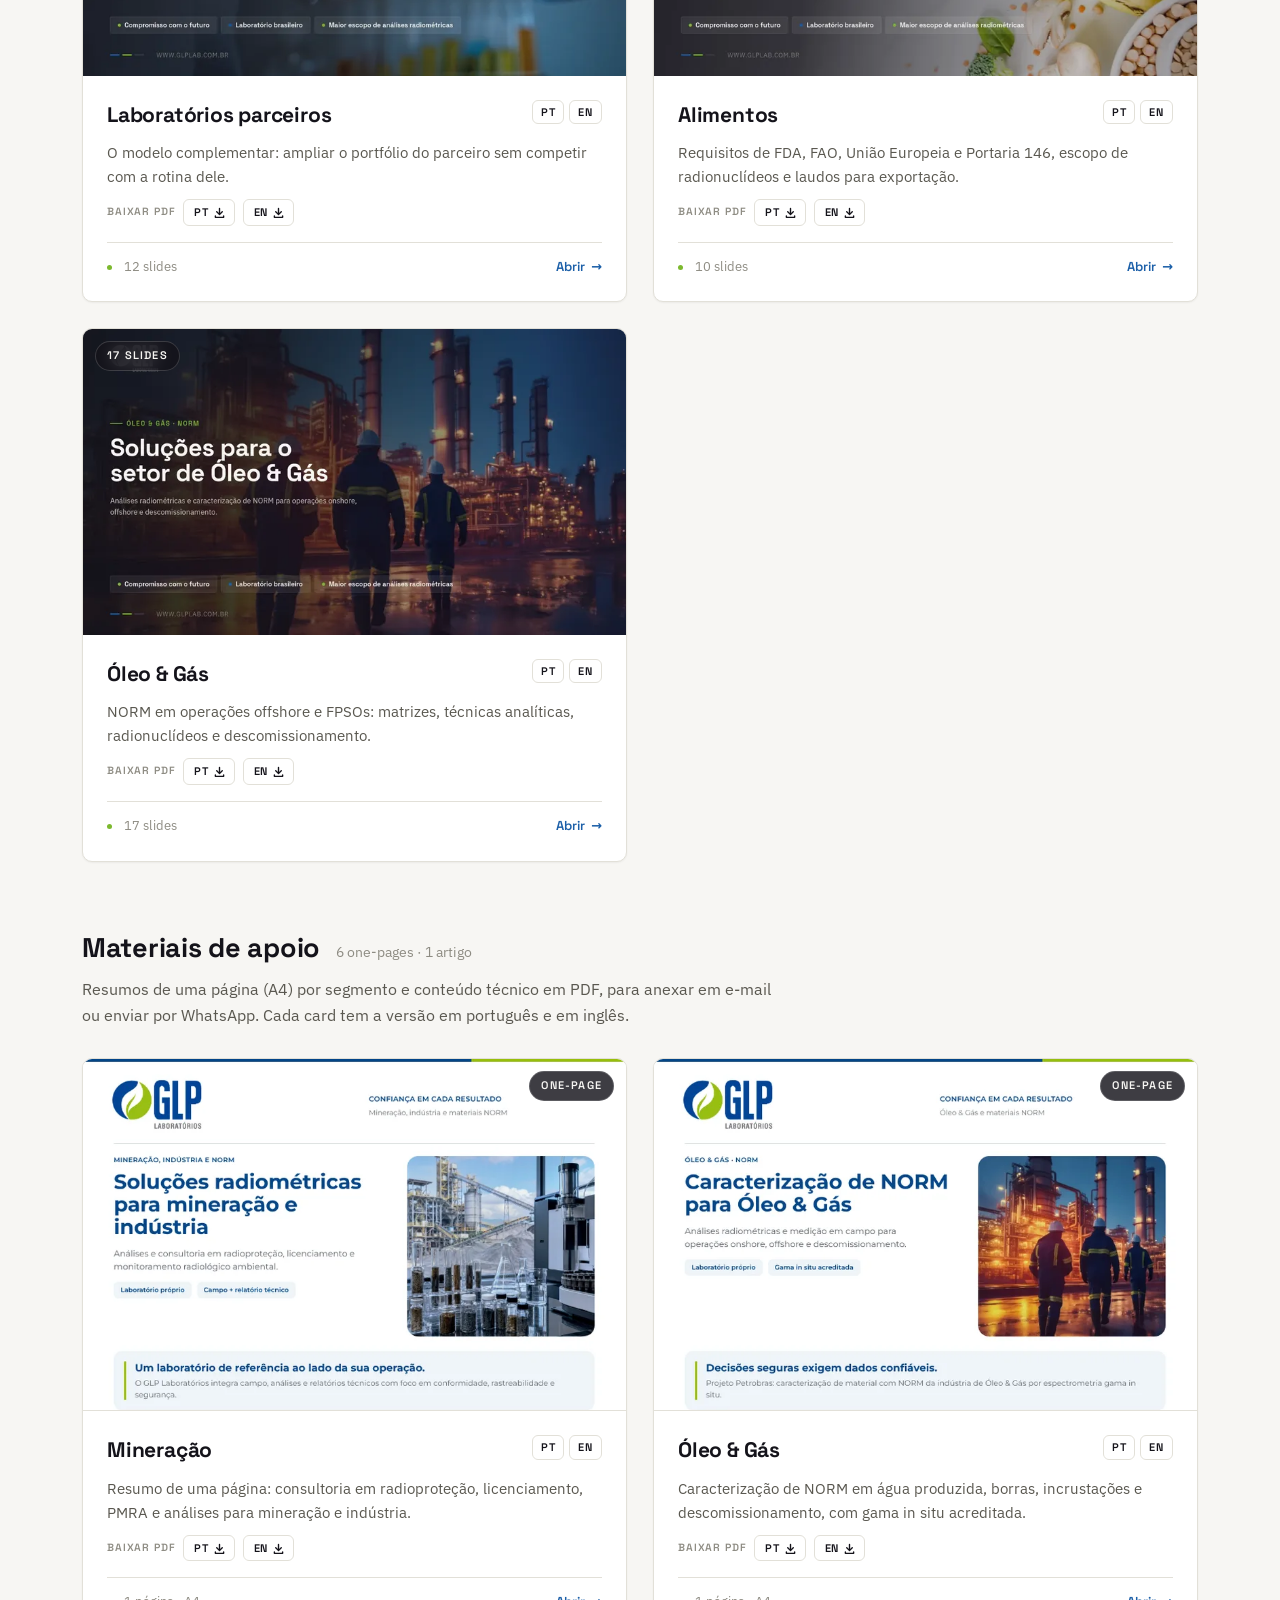
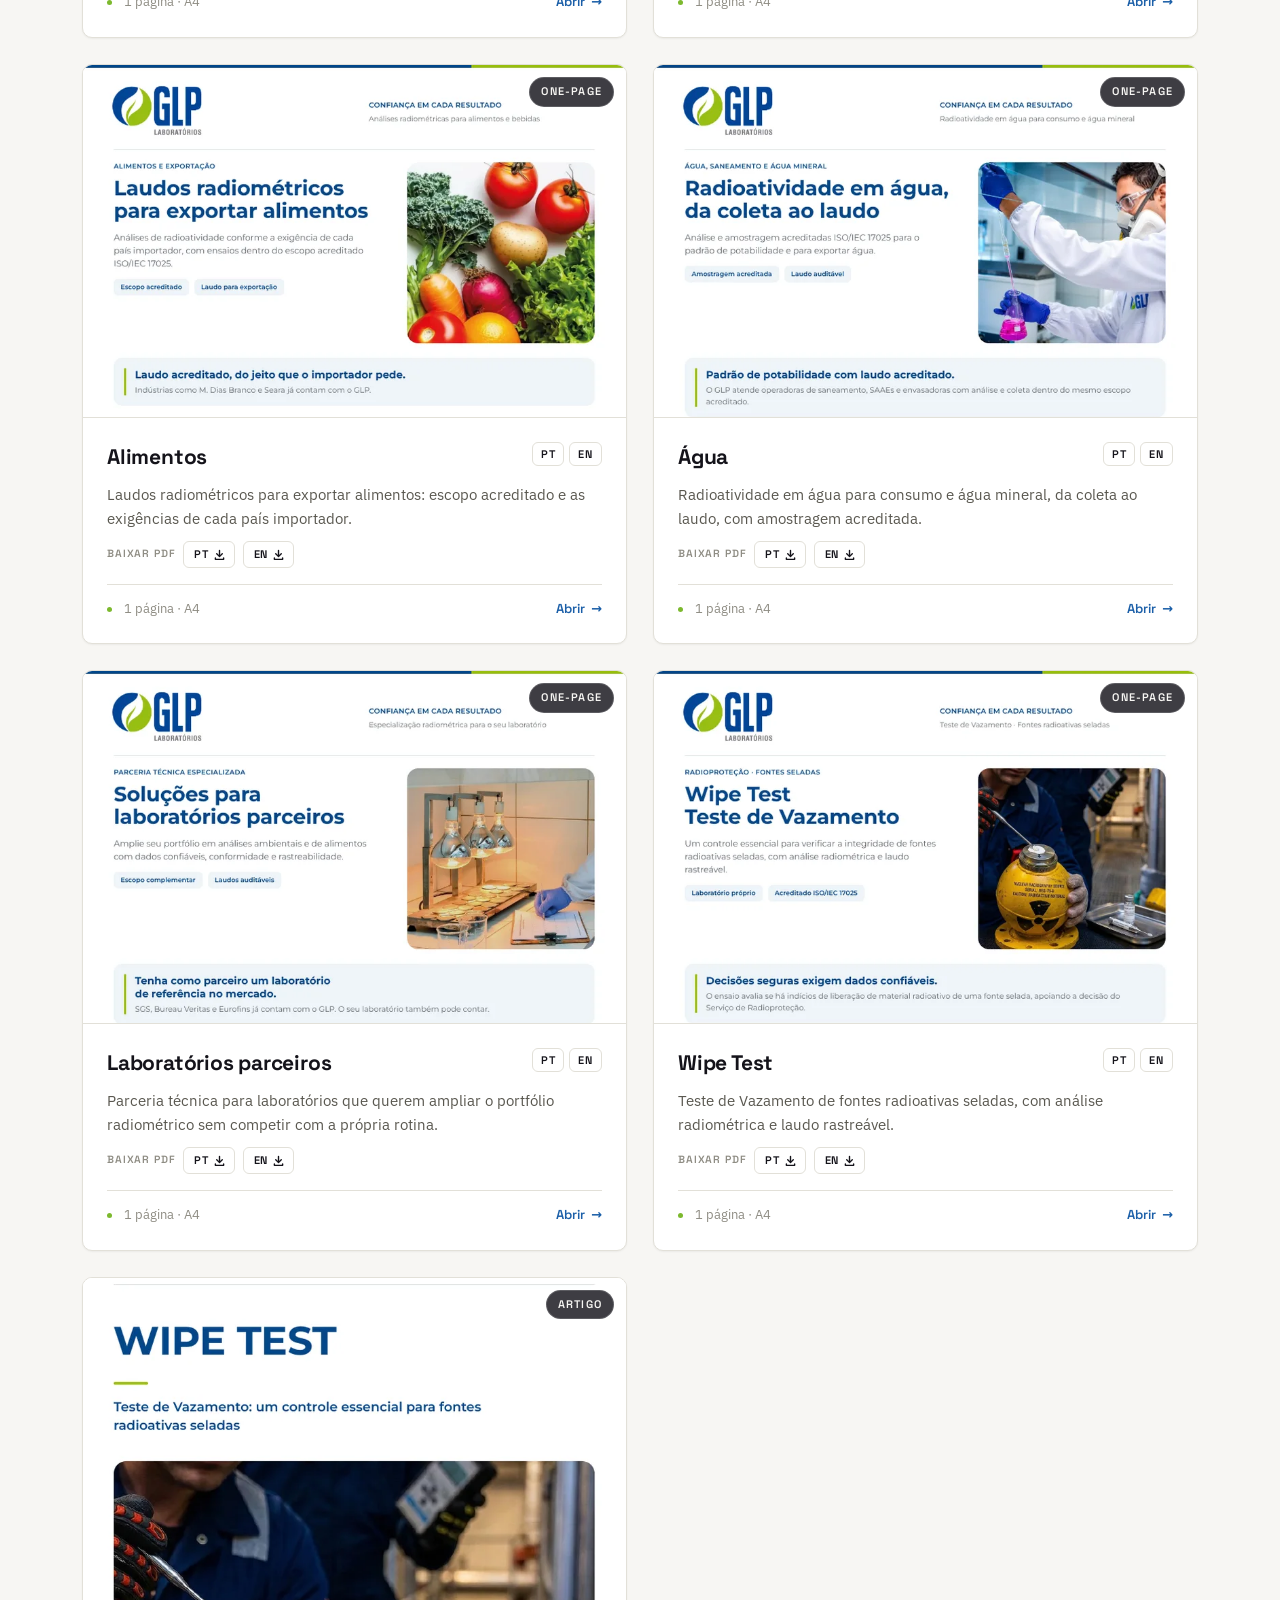
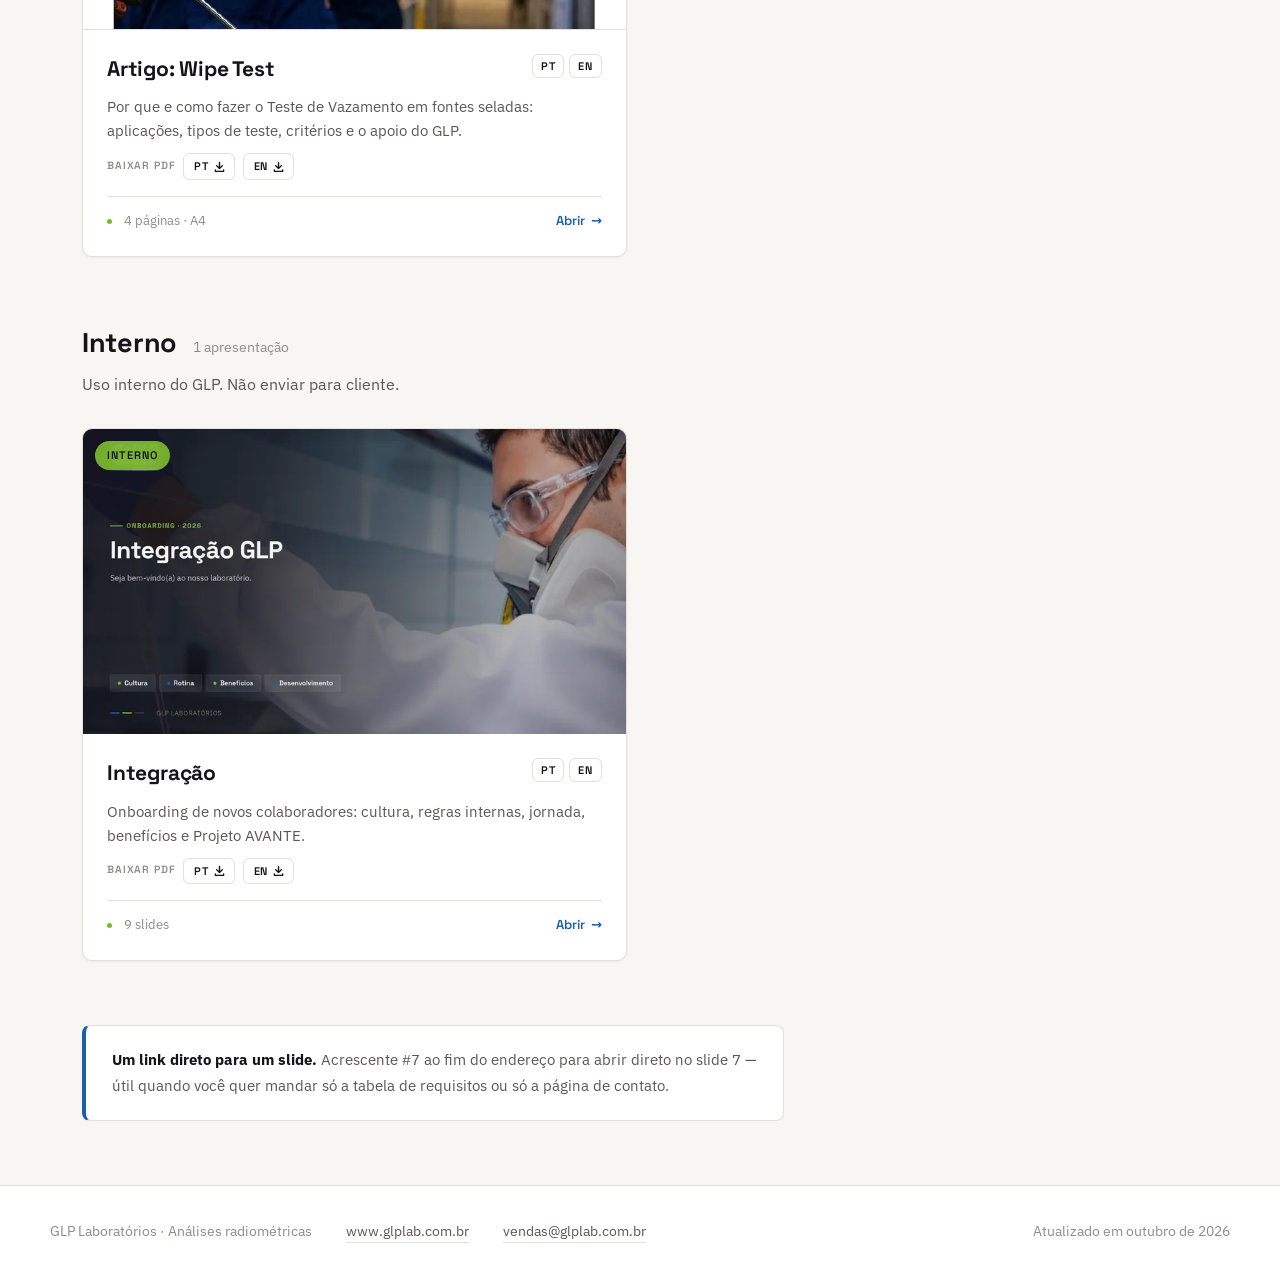
==== commit 07a4b31a: "One Pages Novos" ====
--- a/index.html
+++ b/index.html
@@ -5,8 +5,8 @@
 <meta name="viewport" content="width=device-width,initial-scale=1">
 <meta name="robots" content="noindex,nofollow">
 <link rel="icon" href="[data-uri]">
-<title>Apresentações — GLP Laboratórios</title>
-<meta name="description" content="Apresentações institucionais e comerciais do GLP Laboratórios.">
+<title>Materiais comerciais — GLP Laboratórios</title>
+<meta name="description" content="Apresentações, one-pages e materiais de apoio do GLP Laboratórios, em português e inglês.">
 <style>
 @import url(assets/fonts.css);
 *{box-sizing:border-box}
@@ -59,7 +59,7 @@
   border:1px solid var(--line);border-bottom-width:2px;border-radius:5px;padding:3px 8px;line-height:1.4}
 
 /* ---- seções ---- */
-main{padding:60px 0 0}
+main.wrap{padding-top:60px}
 .sect{margin-bottom:64px}
 .sect-head{display:flex;align-items:baseline;gap:16px;margin-bottom:8px}
 .sect-head h2{font-family:var(--dsp);font-weight:700;font-size:27px;letter-spacing:-.01em;margin:0}
@@ -82,6 +82,9 @@
 .thumb img{width:100%;height:100%;object-fit:cover;display:block;
   transition:transform .5s cubic-bezier(.16,.84,.34,1)}
 .card:hover .thumb img{transform:scale(1.035)}
+.thumb.doc{aspect-ratio:800/519;background:#fff;border-bottom:1px solid var(--line)}
+.thumb.doc img{object-position:top}
+.thumb.doc .badge{left:auto;right:12px}
 .badge{position:absolute;left:12px;top:12px;background:rgba(20,19,26,.82);color:#F7F6F3;
   border:1px solid rgba(255,255,255,.16);backdrop-filter:blur(8px);
   font-family:var(--dsp);font-weight:600;font-size:11px;letter-spacing:.11em;text-transform:uppercase;
@@ -129,7 +132,7 @@
   header .inner{padding:44px 0 50px}
   .brand{margin-bottom:36px}
   .grid{gap:20px}
-  main{padding:44px 0 0}
+  main.wrap{padding-top:44px}
   .sect{margin-bottom:48px}
 }
 @media (prefers-reduced-motion:reduce){
@@ -145,10 +148,10 @@
   <div class="mesh"></div><div class="glow"></div>
   <div class="wrap inner">
     <div class="brand"><img src="assets/b8f279db4a04.webp" alt="GLP Laboratórios"></div>
-    <div class="eyebrow"><span></span><b>Apresentações · 2026</b></div>
-    <h1>Apresentações do GLP Laboratórios</h1>
-    <p>Seis apresentações prontas para rodar no navegador, em tela cheia, sem instalar nada —
-       cada uma disponível em português e inglês (botão PT/EN no card). Abre direto pelo link
+    <div class="eyebrow"><span></span><b>Materiais comerciais · 2026</b></div>
+    <h1>Materiais comerciais do GLP Laboratórios</h1>
+    <p>Apresentações para rodar no navegador, em tela cheia, e one-pages e materiais de apoio em PDF —
+       tudo disponível em português e inglês (botões PT/EN em cada card). Abre direto pelo link
        e funciona também no celular.</p>
     <div class="dash"><i></i><i></i><i></i></div>
   </div>
@@ -156,18 +159,19 @@
 
 <div class="keys">
   <div class="wrap inner">
-    <div class="lbl">Ao apresentar</div>
+    <div class="lbl">Ao apresentar (nas apresentações)</div>
     <span><kbd>←</kbd><kbd>→</kbd> navegar</span>
     <span><kbd>O</kbd> visão geral</span>
     <span><kbd>F</kbd> tela cheia</span>
+    <span><kbd>P</kbd> modo apresentador</span>
   </div>
 </div>
 
 <main class="wrap">
 
   <section class="sect">
-    <div class="sect-head"><h2>Comercial</h2><span class="count">5 apresentações</span></div>
-    <p class="sub">Material para enviar a cliente, prospect e parceiro. Cada card abre a versão em
+    <div class="sect-head"><h2>Apresentações</h2><span class="count">5 apresentações comerciais</span></div>
+    <p class="sub">Para enviar a cliente, prospect e parceiro, ou apresentar em reunião. Cada card abre a versão em
        português por padrão — use o botão EN para a versão em inglês.</p>
     <div class="grid">
       <div class="card">
@@ -282,6 +286,175 @@
           </div>
           <div class="meta"><span class="dot"></span><span>17 slides</span>
             <a class="go" href="oleo-gas.html">Abrir <span class="arw">→</span></a>
+          </div>
+        </div>
+      </div>
+    </div>
+  </section>
+
+  <section class="sect">
+    <div class="sect-head"><h2>Materiais de apoio</h2><span class="count">6 one-pages · 1 artigo</span></div>
+    <p class="sub">Resumos de uma página (A4) por segmento e conteúdo técnico em PDF, para anexar em e-mail ou
+       enviar por WhatsApp. Cada card tem a versão em português e em inglês.</p>
+    <div class="grid">
+      <div class="card">
+        <a class="thumblink" href="materiais/onepage-mineracao-pt.pdf" target="_blank" rel="noopener" aria-label="Abrir Mineração">
+          <div class="thumb doc"><span class="badge">One-page</span><img src="assets/th-onepage-mineracao.webp" alt="Prévia do material Mineração" loading="lazy"></div>
+        </a>
+        <div class="body">
+          <div class="titlerow">
+            <h3><a href="materiais/onepage-mineracao-pt.pdf" target="_blank" rel="noopener">Mineração</a></h3>
+            <div class="lang">
+              <a class="lg" href="materiais/onepage-mineracao-pt.pdf" target="_blank" rel="noopener" title="Abrir em português">PT</a>
+              <a class="lg" href="materiais/onepage-mineracao-en.pdf" target="_blank" rel="noopener" title="Open in English">EN</a>
+            </div>
+          </div>
+          <p>Resumo de uma página: consultoria em radioproteção, licenciamento, PMRA e análises para mineração e indústria.</p>
+          <div class="dl">
+            <span class="dl-lbl">Baixar PDF</span>
+            <a class="pdfbtn" href="materiais/onepage-mineracao-pt.pdf" download title="Baixar PDF em português">PT<svg viewBox="0 0 16 16" width="11" height="11" aria-hidden="true"><path fill="currentColor" d="M8 1a1 1 0 0 1 1 1v6.59l2.3-2.3a1 1 0 1 1 1.4 1.42l-4 4a1 1 0 0 1-1.4 0l-4-4a1 1 0 1 1 1.4-1.42L7 8.59V2a1 1 0 0 1 1-1Z"/><path fill="currentColor" d="M2 12a1 1 0 0 1 1 1v1h10v-1a1 1 0 1 1 2 0v2a1 1 0 0 1-1 1H2a1 1 0 0 1-1-1v-2a1 1 0 0 1 1-1Z"/></svg></a>
+            <a class="pdfbtn" href="materiais/onepage-mineracao-en.pdf" download title="Download PDF in English">EN<svg viewBox="0 0 16 16" width="11" height="11" aria-hidden="true"><path fill="currentColor" d="M8 1a1 1 0 0 1 1 1v6.59l2.3-2.3a1 1 0 1 1 1.4 1.42l-4 4a1 1 0 0 1-1.4 0l-4-4a1 1 0 1 1 1.4-1.42L7 8.59V2a1 1 0 0 1 1-1Z"/><path fill="currentColor" d="M2 12a1 1 0 0 1 1 1v1h10v-1a1 1 0 1 1 2 0v2a1 1 0 0 1-1 1H2a1 1 0 0 1-1-1v-2a1 1 0 0 1 1-1Z"/></svg></a>
+          </div>
+          <div class="meta"><span class="dot"></span><span>1 página · A4</span>
+            <a class="go" href="materiais/onepage-mineracao-pt.pdf" target="_blank" rel="noopener">Abrir <span class="arw">→</span></a>
+          </div>
+        </div>
+      </div>
+      <div class="card">
+        <a class="thumblink" href="materiais/onepage-oleo-gas-pt.pdf" target="_blank" rel="noopener" aria-label="Abrir Óleo & Gás">
+          <div class="thumb doc"><span class="badge">One-page</span><img src="assets/th-onepage-oleo-gas.webp" alt="Prévia do material Óleo & Gás" loading="lazy"></div>
+        </a>
+        <div class="body">
+          <div class="titlerow">
+            <h3><a href="materiais/onepage-oleo-gas-pt.pdf" target="_blank" rel="noopener">Óleo & Gás</a></h3>
+            <div class="lang">
+              <a class="lg" href="materiais/onepage-oleo-gas-pt.pdf" target="_blank" rel="noopener" title="Abrir em português">PT</a>
+              <a class="lg" href="materiais/onepage-oleo-gas-en.pdf" target="_blank" rel="noopener" title="Open in English">EN</a>
+            </div>
+          </div>
+          <p>Caracterização de NORM em água produzida, borras, incrustações e descomissionamento, com gama in situ acreditada.</p>
+          <div class="dl">
+            <span class="dl-lbl">Baixar PDF</span>
+            <a class="pdfbtn" href="materiais/onepage-oleo-gas-pt.pdf" download title="Baixar PDF em português">PT<svg viewBox="0 0 16 16" width="11" height="11" aria-hidden="true"><path fill="currentColor" d="M8 1a1 1 0 0 1 1 1v6.59l2.3-2.3a1 1 0 1 1 1.4 1.42l-4 4a1 1 0 0 1-1.4 0l-4-4a1 1 0 1 1 1.4-1.42L7 8.59V2a1 1 0 0 1 1-1Z"/><path fill="currentColor" d="M2 12a1 1 0 0 1 1 1v1h10v-1a1 1 0 1 1 2 0v2a1 1 0 0 1-1 1H2a1 1 0 0 1-1-1v-2a1 1 0 0 1 1-1Z"/></svg></a>
+            <a class="pdfbtn" href="materiais/onepage-oleo-gas-en.pdf" download title="Download PDF in English">EN<svg viewBox="0 0 16 16" width="11" height="11" aria-hidden="true"><path fill="currentColor" d="M8 1a1 1 0 0 1 1 1v6.59l2.3-2.3a1 1 0 1 1 1.4 1.42l-4 4a1 1 0 0 1-1.4 0l-4-4a1 1 0 1 1 1.4-1.42L7 8.59V2a1 1 0 0 1 1-1Z"/><path fill="currentColor" d="M2 12a1 1 0 0 1 1 1v1h10v-1a1 1 0 1 1 2 0v2a1 1 0 0 1-1 1H2a1 1 0 0 1-1-1v-2a1 1 0 0 1 1-1Z"/></svg></a>
+          </div>
+          <div class="meta"><span class="dot"></span><span>1 página · A4</span>
+            <a class="go" href="materiais/onepage-oleo-gas-pt.pdf" target="_blank" rel="noopener">Abrir <span class="arw">→</span></a>
+          </div>
+        </div>
+      </div>
+      <div class="card">
+        <a class="thumblink" href="materiais/onepage-alimentos-pt.pdf" target="_blank" rel="noopener" aria-label="Abrir Alimentos">
+          <div class="thumb doc"><span class="badge">One-page</span><img src="assets/th-onepage-alimentos.webp" alt="Prévia do material Alimentos" loading="lazy"></div>
+        </a>
+        <div class="body">
+          <div class="titlerow">
+            <h3><a href="materiais/onepage-alimentos-pt.pdf" target="_blank" rel="noopener">Alimentos</a></h3>
+            <div class="lang">
+              <a class="lg" href="materiais/onepage-alimentos-pt.pdf" target="_blank" rel="noopener" title="Abrir em português">PT</a>
+              <a class="lg" href="materiais/onepage-alimentos-en.pdf" target="_blank" rel="noopener" title="Open in English">EN</a>
+            </div>
+          </div>
+          <p>Laudos radiométricos para exportar alimentos: escopo acreditado e as exigências de cada país importador.</p>
+          <div class="dl">
+            <span class="dl-lbl">Baixar PDF</span>
+            <a class="pdfbtn" href="materiais/onepage-alimentos-pt.pdf" download title="Baixar PDF em português">PT<svg viewBox="0 0 16 16" width="11" height="11" aria-hidden="true"><path fill="currentColor" d="M8 1a1 1 0 0 1 1 1v6.59l2.3-2.3a1 1 0 1 1 1.4 1.42l-4 4a1 1 0 0 1-1.4 0l-4-4a1 1 0 1 1 1.4-1.42L7 8.59V2a1 1 0 0 1 1-1Z"/><path fill="currentColor" d="M2 12a1 1 0 0 1 1 1v1h10v-1a1 1 0 1 1 2 0v2a1 1 0 0 1-1 1H2a1 1 0 0 1-1-1v-2a1 1 0 0 1 1-1Z"/></svg></a>
+            <a class="pdfbtn" href="materiais/onepage-alimentos-en.pdf" download title="Download PDF in English">EN<svg viewBox="0 0 16 16" width="11" height="11" aria-hidden="true"><path fill="currentColor" d="M8 1a1 1 0 0 1 1 1v6.59l2.3-2.3a1 1 0 1 1 1.4 1.42l-4 4a1 1 0 0 1-1.4 0l-4-4a1 1 0 1 1 1.4-1.42L7 8.59V2a1 1 0 0 1 1-1Z"/><path fill="currentColor" d="M2 12a1 1 0 0 1 1 1v1h10v-1a1 1 0 1 1 2 0v2a1 1 0 0 1-1 1H2a1 1 0 0 1-1-1v-2a1 1 0 0 1 1-1Z"/></svg></a>
+          </div>
+          <div class="meta"><span class="dot"></span><span>1 página · A4</span>
+            <a class="go" href="materiais/onepage-alimentos-pt.pdf" target="_blank" rel="noopener">Abrir <span class="arw">→</span></a>
+          </div>
+        </div>
+      </div>
+      <div class="card">
+        <a class="thumblink" href="materiais/onepage-agua-pt.pdf" target="_blank" rel="noopener" aria-label="Abrir Água">
+          <div class="thumb doc"><span class="badge">One-page</span><img src="assets/th-onepage-agua.webp" alt="Prévia do material Água" loading="lazy"></div>
+        </a>
+        <div class="body">
+          <div class="titlerow">
+            <h3><a href="materiais/onepage-agua-pt.pdf" target="_blank" rel="noopener">Água</a></h3>
+            <div class="lang">
+              <a class="lg" href="materiais/onepage-agua-pt.pdf" target="_blank" rel="noopener" title="Abrir em português">PT</a>
+              <a class="lg" href="materiais/onepage-agua-en.pdf" target="_blank" rel="noopener" title="Open in English">EN</a>
+            </div>
+          </div>
+          <p>Radioatividade em água para consumo e água mineral, da coleta ao laudo, com amostragem acreditada.</p>
+          <div class="dl">
+            <span class="dl-lbl">Baixar PDF</span>
+            <a class="pdfbtn" href="materiais/onepage-agua-pt.pdf" download title="Baixar PDF em português">PT<svg viewBox="0 0 16 16" width="11" height="11" aria-hidden="true"><path fill="currentColor" d="M8 1a1 1 0 0 1 1 1v6.59l2.3-2.3a1 1 0 1 1 1.4 1.42l-4 4a1 1 0 0 1-1.4 0l-4-4a1 1 0 1 1 1.4-1.42L7 8.59V2a1 1 0 0 1 1-1Z"/><path fill="currentColor" d="M2 12a1 1 0 0 1 1 1v1h10v-1a1 1 0 1 1 2 0v2a1 1 0 0 1-1 1H2a1 1 0 0 1-1-1v-2a1 1 0 0 1 1-1Z"/></svg></a>
+            <a class="pdfbtn" href="materiais/onepage-agua-en.pdf" download title="Download PDF in English">EN<svg viewBox="0 0 16 16" width="11" height="11" aria-hidden="true"><path fill="currentColor" d="M8 1a1 1 0 0 1 1 1v6.59l2.3-2.3a1 1 0 1 1 1.4 1.42l-4 4a1 1 0 0 1-1.4 0l-4-4a1 1 0 1 1 1.4-1.42L7 8.59V2a1 1 0 0 1 1-1Z"/><path fill="currentColor" d="M2 12a1 1 0 0 1 1 1v1h10v-1a1 1 0 1 1 2 0v2a1 1 0 0 1-1 1H2a1 1 0 0 1-1-1v-2a1 1 0 0 1 1-1Z"/></svg></a>
+          </div>
+          <div class="meta"><span class="dot"></span><span>1 página · A4</span>
+            <a class="go" href="materiais/onepage-agua-pt.pdf" target="_blank" rel="noopener">Abrir <span class="arw">→</span></a>
+          </div>
+        </div>
+      </div>
+      <div class="card">
+        <a class="thumblink" href="materiais/onepage-laboratorios-parceiros-pt.pdf" target="_blank" rel="noopener" aria-label="Abrir Laboratórios parceiros">
+          <div class="thumb doc"><span class="badge">One-page</span><img src="assets/th-onepage-laboratorios-parceiros.webp" alt="Prévia do material Laboratórios parceiros" loading="lazy"></div>
+        </a>
+        <div class="body">
+          <div class="titlerow">
+            <h3><a href="materiais/onepage-laboratorios-parceiros-pt.pdf" target="_blank" rel="noopener">Laboratórios parceiros</a></h3>
+            <div class="lang">
+              <a class="lg" href="materiais/onepage-laboratorios-parceiros-pt.pdf" target="_blank" rel="noopener" title="Abrir em português">PT</a>
+              <a class="lg" href="materiais/onepage-laboratorios-parceiros-en.pdf" target="_blank" rel="noopener" title="Open in English">EN</a>
+            </div>
+          </div>
+          <p>Parceria técnica para laboratórios que querem ampliar o portfólio radiométrico sem competir com a própria rotina.</p>
+          <div class="dl">
+            <span class="dl-lbl">Baixar PDF</span>
+            <a class="pdfbtn" href="materiais/onepage-laboratorios-parceiros-pt.pdf" download title="Baixar PDF em português">PT<svg viewBox="0 0 16 16" width="11" height="11" aria-hidden="true"><path fill="currentColor" d="M8 1a1 1 0 0 1 1 1v6.59l2.3-2.3a1 1 0 1 1 1.4 1.42l-4 4a1 1 0 0 1-1.4 0l-4-4a1 1 0 1 1 1.4-1.42L7 8.59V2a1 1 0 0 1 1-1Z"/><path fill="currentColor" d="M2 12a1 1 0 0 1 1 1v1h10v-1a1 1 0 1 1 2 0v2a1 1 0 0 1-1 1H2a1 1 0 0 1-1-1v-2a1 1 0 0 1 1-1Z"/></svg></a>
+            <a class="pdfbtn" href="materiais/onepage-laboratorios-parceiros-en.pdf" download title="Download PDF in English">EN<svg viewBox="0 0 16 16" width="11" height="11" aria-hidden="true"><path fill="currentColor" d="M8 1a1 1 0 0 1 1 1v6.59l2.3-2.3a1 1 0 1 1 1.4 1.42l-4 4a1 1 0 0 1-1.4 0l-4-4a1 1 0 1 1 1.4-1.42L7 8.59V2a1 1 0 0 1 1-1Z"/><path fill="currentColor" d="M2 12a1 1 0 0 1 1 1v1h10v-1a1 1 0 1 1 2 0v2a1 1 0 0 1-1 1H2a1 1 0 0 1-1-1v-2a1 1 0 0 1 1-1Z"/></svg></a>
+          </div>
+          <div class="meta"><span class="dot"></span><span>1 página · A4</span>
+            <a class="go" href="materiais/onepage-laboratorios-parceiros-pt.pdf" target="_blank" rel="noopener">Abrir <span class="arw">→</span></a>
+          </div>
+        </div>
+      </div>
+      <div class="card">
+        <a class="thumblink" href="materiais/onepage-wipe-test-pt.pdf" target="_blank" rel="noopener" aria-label="Abrir Wipe Test">
+          <div class="thumb doc"><span class="badge">One-page</span><img src="assets/th-onepage-wipe-test.webp" alt="Prévia do material Wipe Test" loading="lazy"></div>
+        </a>
+        <div class="body">
+          <div class="titlerow">
+            <h3><a href="materiais/onepage-wipe-test-pt.pdf" target="_blank" rel="noopener">Wipe Test</a></h3>
+            <div class="lang">
+              <a class="lg" href="materiais/onepage-wipe-test-pt.pdf" target="_blank" rel="noopener" title="Abrir em português">PT</a>
+              <a class="lg" href="materiais/onepage-wipe-test-en.pdf" target="_blank" rel="noopener" title="Open in English">EN</a>
+            </div>
+          </div>
+          <p>Teste de Vazamento de fontes radioativas seladas, com análise radiométrica e laudo rastreável.</p>
+          <div class="dl">
+            <span class="dl-lbl">Baixar PDF</span>
+            <a class="pdfbtn" href="materiais/onepage-wipe-test-pt.pdf" download title="Baixar PDF em português">PT<svg viewBox="0 0 16 16" width="11" height="11" aria-hidden="true"><path fill="currentColor" d="M8 1a1 1 0 0 1 1 1v6.59l2.3-2.3a1 1 0 1 1 1.4 1.42l-4 4a1 1 0 0 1-1.4 0l-4-4a1 1 0 1 1 1.4-1.42L7 8.59V2a1 1 0 0 1 1-1Z"/><path fill="currentColor" d="M2 12a1 1 0 0 1 1 1v1h10v-1a1 1 0 1 1 2 0v2a1 1 0 0 1-1 1H2a1 1 0 0 1-1-1v-2a1 1 0 0 1 1-1Z"/></svg></a>
+            <a class="pdfbtn" href="materiais/onepage-wipe-test-en.pdf" download title="Download PDF in English">EN<svg viewBox="0 0 16 16" width="11" height="11" aria-hidden="true"><path fill="currentColor" d="M8 1a1 1 0 0 1 1 1v6.59l2.3-2.3a1 1 0 1 1 1.4 1.42l-4 4a1 1 0 0 1-1.4 0l-4-4a1 1 0 1 1 1.4-1.42L7 8.59V2a1 1 0 0 1 1-1Z"/><path fill="currentColor" d="M2 12a1 1 0 0 1 1 1v1h10v-1a1 1 0 1 1 2 0v2a1 1 0 0 1-1 1H2a1 1 0 0 1-1-1v-2a1 1 0 0 1 1-1Z"/></svg></a>
+          </div>
+          <div class="meta"><span class="dot"></span><span>1 página · A4</span>
+            <a class="go" href="materiais/onepage-wipe-test-pt.pdf" target="_blank" rel="noopener">Abrir <span class="arw">→</span></a>
+          </div>
+        </div>
+      </div>
+      <div class="card">
+        <a class="thumblink" href="materiais/artigo-wipe-test-pt.pdf" target="_blank" rel="noopener" aria-label="Abrir Artigo: Wipe Test">
+          <div class="thumb doc"><span class="badge">Artigo</span><img src="assets/th-artigo-wipe-test.webp" alt="Prévia do material Artigo: Wipe Test" loading="lazy"></div>
+        </a>
+        <div class="body">
+          <div class="titlerow">
+            <h3><a href="materiais/artigo-wipe-test-pt.pdf" target="_blank" rel="noopener">Artigo: Wipe Test</a></h3>
+            <div class="lang">
+              <a class="lg" href="materiais/artigo-wipe-test-pt.pdf" target="_blank" rel="noopener" title="Abrir em português">PT</a>
+              <a class="lg" href="materiais/artigo-wipe-test-en.pdf" target="_blank" rel="noopener" title="Open in English">EN</a>
+            </div>
+          </div>
+          <p>Por que e como fazer o Teste de Vazamento em fontes seladas: aplicações, tipos de teste, critérios e o apoio do GLP.</p>
+          <div class="dl">
+            <span class="dl-lbl">Baixar PDF</span>
+            <a class="pdfbtn" href="materiais/artigo-wipe-test-pt.pdf" download title="Baixar PDF em português">PT<svg viewBox="0 0 16 16" width="11" height="11" aria-hidden="true"><path fill="currentColor" d="M8 1a1 1 0 0 1 1 1v6.59l2.3-2.3a1 1 0 1 1 1.4 1.42l-4 4a1 1 0 0 1-1.4 0l-4-4a1 1 0 1 1 1.4-1.42L7 8.59V2a1 1 0 0 1 1-1Z"/><path fill="currentColor" d="M2 12a1 1 0 0 1 1 1v1h10v-1a1 1 0 1 1 2 0v2a1 1 0 0 1-1 1H2a1 1 0 0 1-1-1v-2a1 1 0 0 1 1-1Z"/></svg></a>
+            <a class="pdfbtn" href="materiais/artigo-wipe-test-en.pdf" download title="Download PDF in English">EN<svg viewBox="0 0 16 16" width="11" height="11" aria-hidden="true"><path fill="currentColor" d="M8 1a1 1 0 0 1 1 1v6.59l2.3-2.3a1 1 0 1 1 1.4 1.42l-4 4a1 1 0 0 1-1.4 0l-4-4a1 1 0 1 1 1.4-1.42L7 8.59V2a1 1 0 0 1 1-1Z"/><path fill="currentColor" d="M2 12a1 1 0 0 1 1 1v1h10v-1a1 1 0 1 1 2 0v2a1 1 0 0 1-1 1H2a1 1 0 0 1-1-1v-2a1 1 0 0 1 1-1Z"/></svg></a>
+          </div>
+          <div class="meta"><span class="dot"></span><span>4 páginas · A4</span>
+            <a class="go" href="materiais/artigo-wipe-test-pt.pdf" target="_blank" rel="noopener">Abrir <span class="arw">→</span></a>
           </div>
         </div>
       </div>
@@ -333,7 +506,7 @@
     <span>GLP Laboratórios · Análises radiométricas</span>
     <a href="https://www.glplab.com.br">www.glplab.com.br</a>
     <a href="mailto:vendas@glplab.com.br">vendas@glplab.com.br</a>
-    <span class="sep">Atualizado em setembro de 2026</span>
+    <span class="sep">Atualizado em outubro de 2026</span>
   </div>
 </footer>
 
